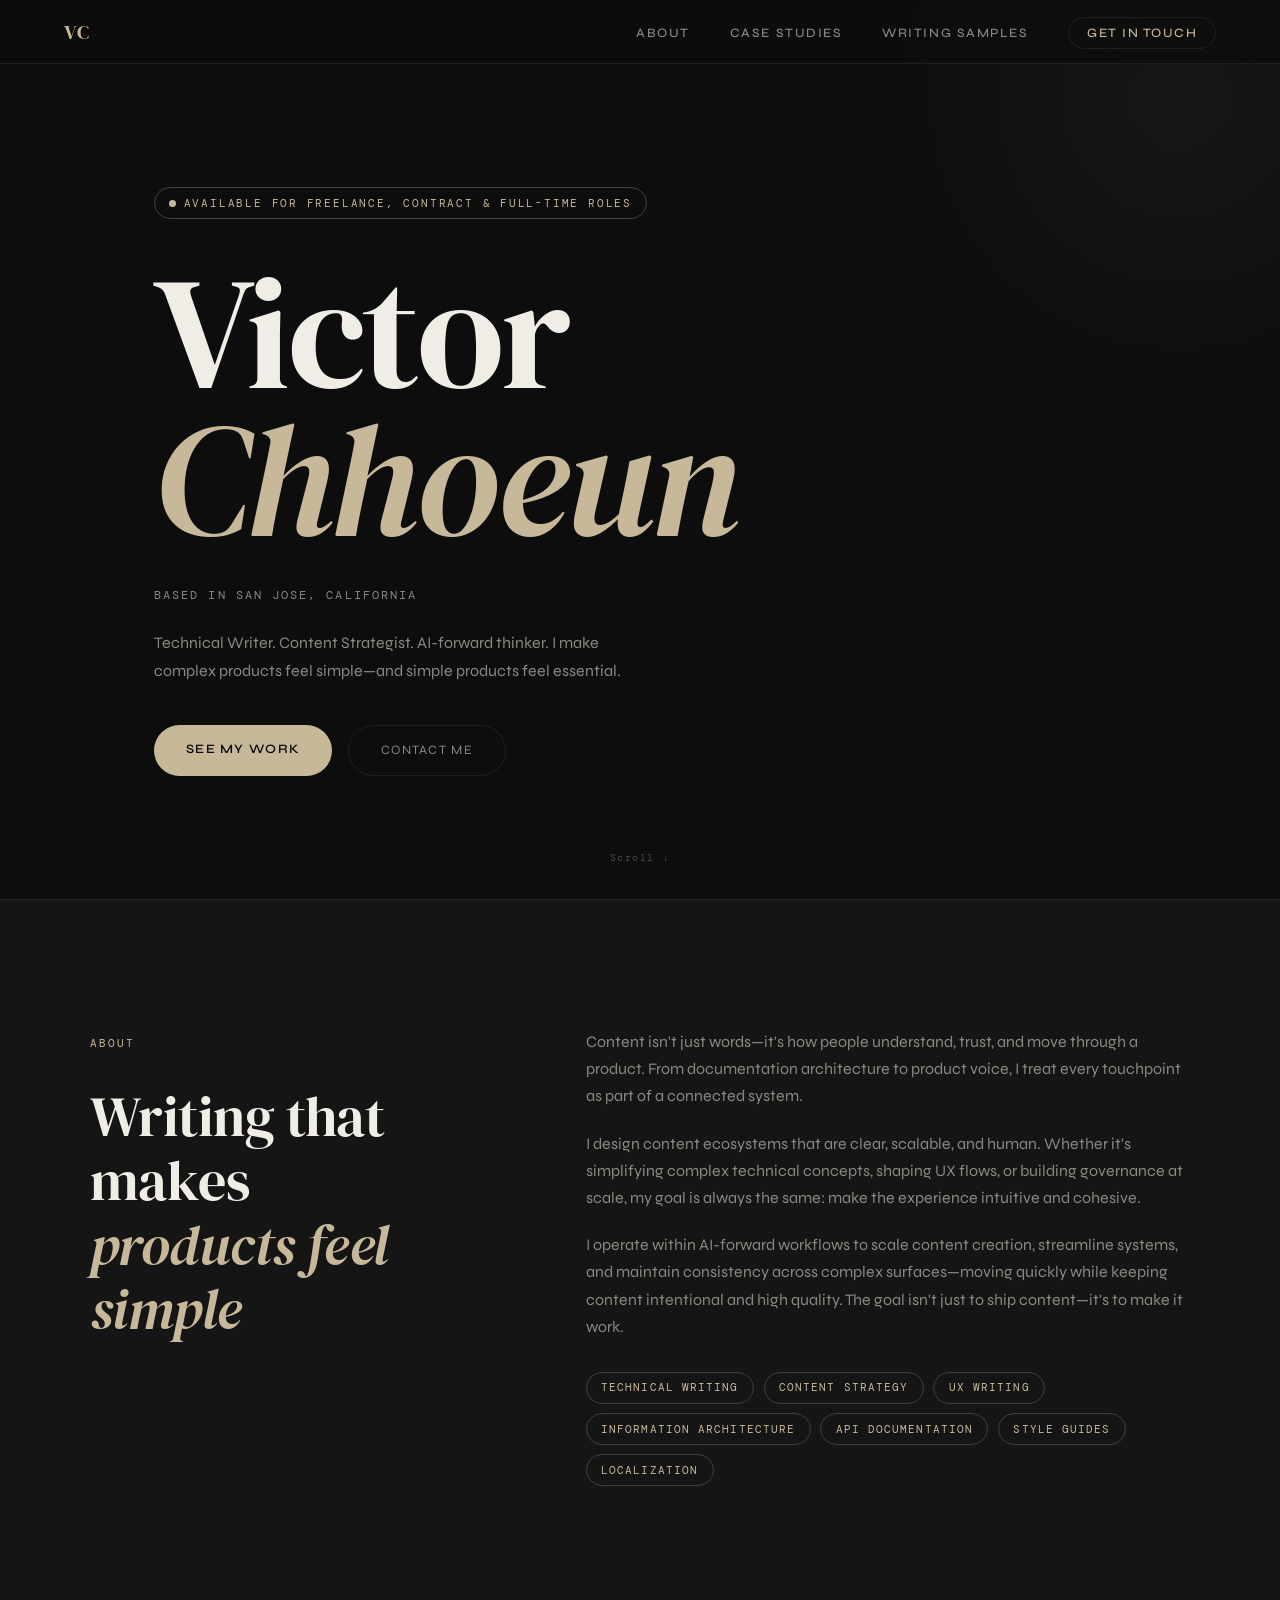
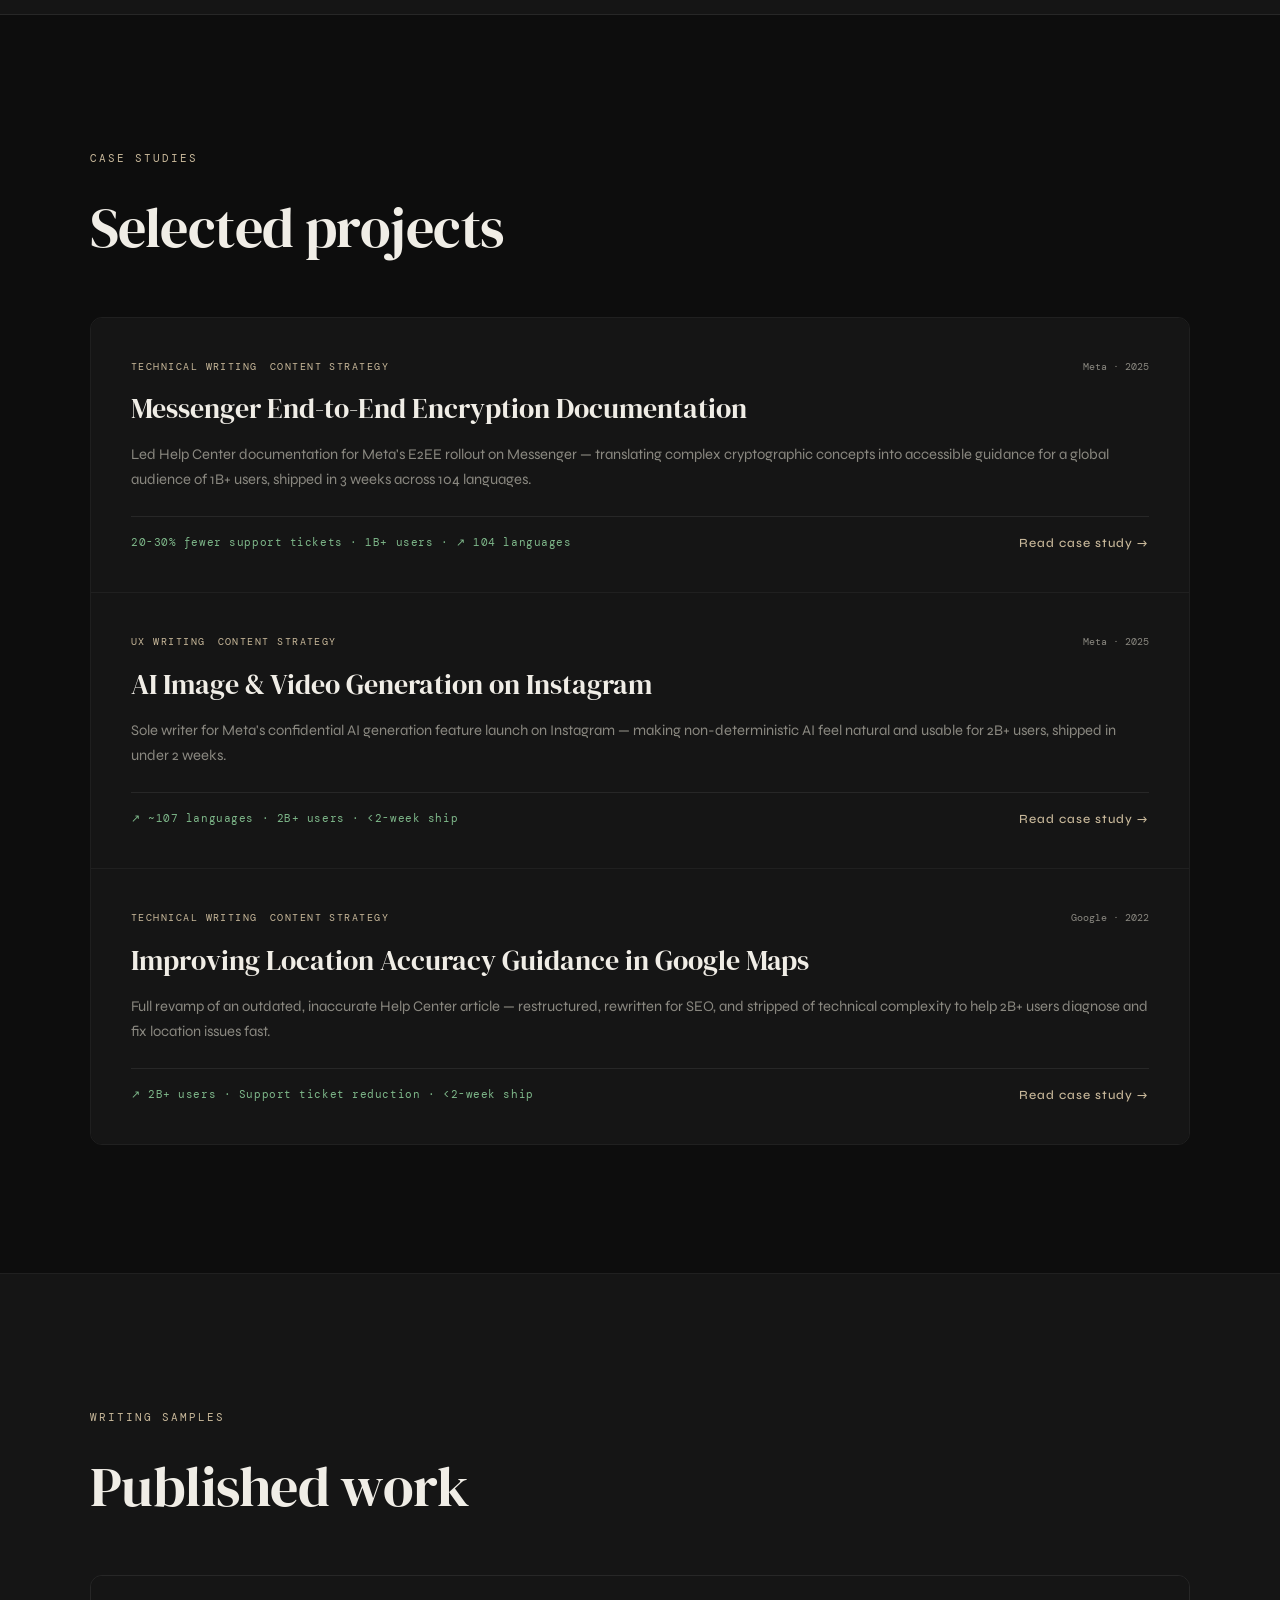
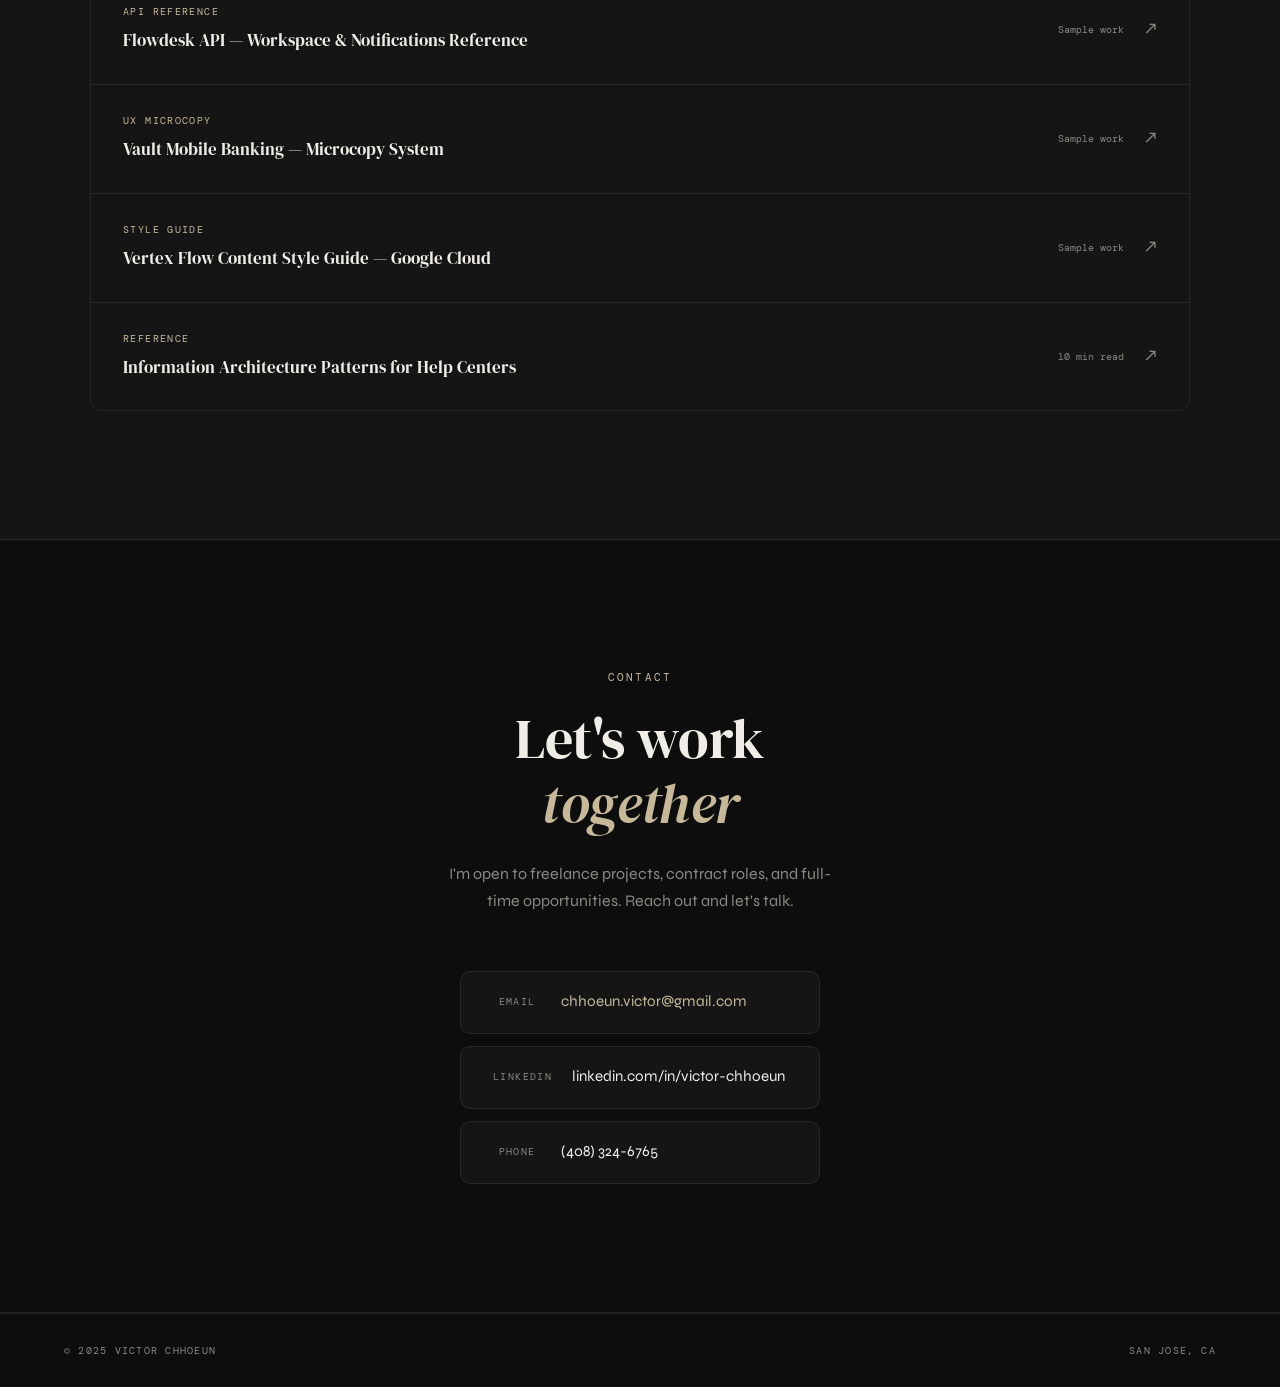
==== index.html @ 54d8e642 "Replace case study with style guide section" ====
<!DOCTYPE html>
<html lang="en">
<head>
  <meta charset="UTF-8" />
  <meta name="viewport" content="width=device-width, initial-scale=1.0" />
  <title>Victor Chhoeun — Technical Writer & Content Strategist</title>
  <link rel="stylesheet" href="style.css" />
  <link rel="preconnect" href="https://fonts.googleapis.com" />
  <link href="https://fonts.googleapis.com/css2?family=DM+Serif+Display:ital@0;1&family=DM+Mono:wght@400;500&family=Syne:wght@400;500;600&display=swap" rel="stylesheet" />
</head>
<body>

  <!-- NAV -->
  <nav id="nav">
    <a href="#" class="nav-logo">VC</a>
    <ul class="nav-links">
      <li><a href="#about">About</a></li>
      <li><a href="#work">Case Studies</a></li>
      <li><a href="#writing">Writing Samples</a></li>
      <li><a href="#contact" class="nav-cta">Get in touch</a></li>
    </ul>
    <button class="burger" aria-label="Toggle menu" onclick="toggleMenu()">
      <span></span><span></span>
    </button>
  </nav>

  <div class="mobile-menu" id="mobileMenu">
    <a href="#about" onclick="toggleMenu()">About</a>
    <a href="#work" onclick="toggleMenu()">Case Studies</a>
    <a href="#writing" onclick="toggleMenu()">Writing Samples</a>
    <a href="#contact" onclick="toggleMenu()">Get in touch</a>
  </div>

  <!-- HERO -->
  <section id="hero">
    <div class="hero-inner">
      <div class="hero-tag">Available for freelance, contract & full-time roles</div>
      <h1 class="hero-title">
        Victor<br />
        <em>Chhoeun</em>
      </h1>
      <p class="hero-sub">Based in San Jose, California</p>
      <p class="hero-desc">
        Technical Writer. Content Strategist. AI-forward thinker. I make complex products feel simple—and simple products feel essential.
      </p>
      <div class="hero-actions">
        <a href="#work" class="btn-primary">See my work</a>
        <a href="#contact" class="btn-ghost">Contact me</a>
      </div>
    </div>
    <div class="hero-scroll-hint">Scroll ↓</div>
  </section>

  <!-- ABOUT -->
  <section id="about">
    <div class="section-inner about-grid">
      <div class="about-left">
        <span class="section-label">About</span>
        <h2>Writing that makes<br /><em>products feel simple</em></h2>
      </div>
      <div class="about-right">
        <p>Content isn't just words—it's how people understand, trust, and move through a product. From documentation architecture to product voice, I treat every touchpoint as part of a connected system.</p>
        <p>I design content ecosystems that are clear, scalable, and human. Whether it's simplifying complex technical concepts, shaping UX flows, or building governance at scale, my goal is always the same: make the experience intuitive and cohesive.</p>
        <p>I operate within AI-forward workflows to scale content creation, streamline systems, and maintain consistency across complex surfaces—moving quickly while keeping content intentional and high quality. The goal isn't just to ship content—it's to make it work.</p>
        <div class="about-skills">
          <div class="skill-pill">Technical Writing</div>
          <div class="skill-pill">Content Strategy</div>
          <div class="skill-pill">UX Writing</div>
          <div class="skill-pill">Information Architecture</div>
          <div class="skill-pill">API Documentation</div>
          <div class="skill-pill">Style Guides</div>
          <div class="skill-pill">Localization</div>
        </div>
      </div>
    </div>
  </section>

  <!-- WORK PORTFOLIO -->
  <section id="work">
    <div class="section-inner">
      <div class="section-header">
        <span class="section-label">Case Studies</span>
        <h2>Selected projects</h2>
      </div>

      <!-- All three cards use the same work-featured-wrapper pattern -->
      <div class="work-stack">

        <!-- MESSENGER -->
        <div class="work-featured-wrapper">
          <article class="work-card work-card--featured" id="messenger-card">
            <div class="work-card-meta">
              <div style="display:flex;gap:0.75rem;align-items:center;">
                <span class="work-tag">Technical Writing</span>
                <span class="work-tag">Content Strategy</span>
              </div>
              <span class="work-year">Meta · 2025</span>
            </div>
            <h3>Messenger End-to-End Encryption Documentation</h3>
            <p>Led Help Center documentation for Meta's E2EE rollout on Messenger — translating complex cryptographic concepts into accessible guidance for a global audience of 1B+ users, shipped in 3 weeks across 104 languages.</p>
            <div class="work-card-footer">
              <span class="work-outcome">20-30% fewer support tickets · 1B+ users · ↗ 104 languages</span>
              <button class="work-link cs-toggle-btn" id="messenger-toggle" onclick="toggleCaseStudy('messenger')">
                Read case study →
              </button>
            </div>
          </article>

          <div class="case-study-expand" id="messenger-expand">
            <div class="case-study-body">
              <button class="case-study-close" onclick="toggleCaseStudy('messenger')" aria-label="Close">✕</button>

              <div class="cs-header">
                <div class="cs-meta-row">
                  <span class="cs-meta-pill">Technical Writing</span>
                  <span class="cs-meta-pill">Content Strategy</span>
                  <span class="cs-meta-pill">Meta · 2024</span>
                  <span class="cs-meta-pill">Solo project</span>
                  <span class="cs-meta-pill">&lt;2 weeks</span>
                  <span class="cs-meta-pill">104 languages</span>

                </div>
                <h3 class="cs-title">Messenger End-to-End<br />Encryption Documentation</h3>
                <p class="cs-overview">When Meta rolled out end-to-end encryption across Facebook Messenger, it marked one of the platform's most significant privacy shifts. I owned the Help Center documentation for this feature — from research and stakeholder alignment to final publishing — making complex cryptographic concepts accessible to a global, non-technical audience at scale.</p>
              </div>

              <hr class="cs-divider" />

              <div class="cs-section">
                <div class="cs-section-label">The Problem</div>
                <p>Encryption is inherently technical. For a platform with over a billion active users, that creates a real content challenge: how do you explain a security architecture accurately enough to satisfy legal and engineering, while keeping it simple enough that everyday users understand what changed and why it matters?</p>
                <p>Without clear documentation, users risked misunderstanding what E2EE protected, whether Meta could still read their messages, and how encryption behaved across devices — all questions that directly affect trust.</p>
              </div>

              <hr class="cs-divider" />

              <div class="cs-section">
                <div class="cs-section-label">My Role</div>
                <p>I was the primary writer on this project, operating as both content strategist and technical writer. That meant I wasn't just writing — I was making structural and editorial decisions about what to prioritize, what to cut, and how to frame concepts that engineers and lawyers couldn't agree on.</p>
                <p>I worked within Meta's existing Help Center architecture to ensure the article felt native and consistent with the broader content ecosystem, while still solving for the specific complexity this feature introduced.</p>
              </div>

              <hr class="cs-divider" />

              <div class="cs-section">
                <div class="cs-section-label">The Challenge — Legal vs. Engineering</div>
                <p>The most significant obstacle wasn't the writing — it was the stakeholders.</p>
                <p>Legal wanted tight, constrained language to avoid overpromising on privacy protections. Engineering and product wanted comprehensive explanations that covered every technical edge case. Both had legitimate reasons. Neither version would have worked for users.</p>
                <p>I acted as the content mediator — facilitating conversations between both teams, translating their concerns into content decisions, and drafting language that was accurate without being alarming, thorough without being overwhelming. That negotiation shaped the final structure of the article as much as any writing decision did.</p>
              </div>

              <hr class="cs-divider" />

              <div class="cs-section">
                <div class="cs-section-label">Approach</div>
                <ul class="cs-list">
                  <li><strong>Research first.</strong> Reviewed internal product specs and engineering documentation to build a working understanding of how Messenger's encryption protocol functioned before writing a word of user-facing content.</li>
                  <li><strong>Structure for scanning.</strong> Help Center users are in problem-solving mode. I organized the article to answer the most common questions first so users could quickly find what they needed.</li>
                  <li><strong>Simplify without dumbing down.</strong> Translated technical accuracy into plain language — explaining device keys, what Meta can and can't access, and cross-device behavior — without losing the substance that made the content trustworthy.</li>
                </ul>
              </div>

              <hr class="cs-divider" />

              <div class="cs-section">
                <div class="cs-section-label">Results</div>
                <div class="cs-results-grid">
                  <div class="cs-result-card">
                    <div class="cs-result-number">1B+</div>
                    <div class="cs-result-label">Active Messenger users reached globally</div>
                  </div>
                  <div class="cs-result-card">
                    <div class="cs-result-number">104</div>
                    <div class="cs-result-label">Languages the article was localized into</div>
                  </div>
                  <div class="cs-result-card">
                    <div class="cs-result-number">~3 wks</div>
                    <div class="cs-result-label">End-to-end ship time from brief to publish</div>
                  </div>
                  <div class="cs-result-card">
                    <div class="cs-result-number">2 teams</div>
                    <div class="cs-result-label">Legal & engineering stakeholders aligned</div>
                  </div>
                </div>
                <a href="https://www.facebook.com/help/messenger-app/786613221989782" target="_blank" class="cs-cta">Read the published article ↗</a>
              </div>

            </div>
          </div>
        </div>

        <!-- INSTAGRAM -->
        <div class="work-featured-wrapper">
          <article class="work-card work-card--featured" id="instagram-card">
            <div class="work-card-meta">
              <div style="display:flex;gap:0.75rem;align-items:center;">
                <span class="work-tag">UX Writing</span>
                <span class="work-tag">Content Strategy</span>
              </div>
              <span class="work-year">Meta · 2025</span>
            </div>
            <h3>AI Image & Video Generation on Instagram</h3>
            <p>Sole writer for Meta's confidential AI generation feature launch on Instagram — making non-deterministic AI feel natural and usable for 2B+ users, shipped in under 2 weeks.</p>
            <div class="work-card-footer">
              <span class="work-outcome">↗ ~107 languages · 2B+ users · &lt;2-week ship</span>
              <button class="work-link cs-toggle-btn" id="instagram-toggle" onclick="toggleCaseStudy('instagram')">
                Read case study →
              </button>
            </div>
          </article>

          <div class="case-study-expand" id="instagram-expand">
            <div class="case-study-body">
              <button class="case-study-close" onclick="toggleCaseStudy('instagram')" aria-label="Close">✕</button>

              <div class="cs-header">
                <div class="cs-meta-row">
                  <span class="cs-meta-pill">UX Writing</span>
                  <span class="cs-meta-pill">Content Strategy</span>
                  <span class="cs-meta-pill">Meta · 2024</span>
                  <span class="cs-meta-pill">Solo project</span>
                  <span class="cs-meta-pill">&lt;2 weeks</span>
                  <span class="cs-meta-pill">~104–110 languages</span>
                </div>
                <h3 class="cs-title">AI Image & Video Generation<br />on Instagram</h3>
                <p class="cs-overview">When Meta launched AI image and video generation inside Instagram chats, it was one of the most significant feature rollouts across the entire Meta AI initiative — quietly shipped across every major Meta platform simultaneously. I was one of a small number of select content strategists cleared to work on it, and I owned the Instagram Help Center documentation end-to-end.</p>
              </div>

              <hr class="cs-divider" />

              <div class="cs-section">
                <div class="cs-section-label">The Problem</div>
                <p>AI generation is invisible and non-deterministic — users can't see how it works, and results aren't guaranteed. That creates a unique content challenge: how do you make something unpredictable feel usable?</p>
                <p>For a feature built around open-ended prompting, the wrong documentation could leave users confused, frustrated, or mistrustful of the feature entirely. Too technical and users disengage. Too vague and they don't know where to start.</p>
              </div>

              <hr class="cs-divider" />

              <div class="cs-section">
                <div class="cs-section-label">My Role</div>
                <p>I was the sole writer on this project, operating under tight confidentiality constraints as part of a restricted launch team. Beyond writing, I made deliberate structural and framing decisions about how to introduce prompting — a new interaction model — to a mainstream, non-technical audience without ever making them feel like they needed to understand AI to use it.</p>
              </div>

              <hr class="cs-divider" />

              <div class="cs-section">
                <div class="cs-section-label">The Challenge — Making the Invisible Feel Natural</div>
                <p>The hardest part wasn't explaining the feature — it was deciding what <em>not</em> to explain.</p>
                <p>Engineering wanted to document the backend logic. Legal and AI safety required coverage of terms of service, privacy implications, and content restrictions. Both were legitimate needs, and both had the potential to make the article feel clinical or intimidating.</p>
                <p>My solution: I contained the compliance content in a clearly delineated notes section, keeping it present without letting it dominate the user experience. Then I stripped the article of all technical framing and rebuilt it around user intent.</p>
              </div>

              <hr class="cs-divider" />

              <div class="cs-section">
                <div class="cs-section-label">Approach</div>
                <ul class="cs-list">
                  <li><strong>Frame around intent, not mechanics.</strong> Rather than explaining how AI generation works, I anchored every instruction in what the user is trying to accomplish — get an image, send it, try something different.</li>
                  <li><strong>Use familiar language.</strong> Words like "ask" and "describe" lowered the cognitive barrier to prompting without requiring any explanation of what a prompt actually is.</li>
                  <li><strong>Hide the complexity.</strong> Compliance and legal requirements were real — but users didn't need to lead with them. Task-based content came first; fine print lived in a clearly labeled section.</li>
                  <li><strong>Design for iteration.</strong> AI outputs vary. Instead of warning users about this, I built the guidance to naturally encourage trying again — making variability feel like a feature, not a flaw.</li>
                </ul>
              </div>

              <hr class="cs-divider" />

              <div class="cs-section">
                <div class="cs-section-label">Results</div>
                <div class="cs-results-grid">
                  <div class="cs-result-card">
                    <div class="cs-result-number">2B+</div>
                    <div class="cs-result-label">Active Instagram users reached globally</div>
                  </div>
                  <div class="cs-result-card">
                    <div class="cs-result-number">~107</div>
                    <div class="cs-result-label">Languages the article was localized into</div>
                  </div>
                  <div class="cs-result-card">
                    <div class="cs-result-number">&lt;2 wks</div>
                    <div class="cs-result-label">Urgent end-to-end ship time</div>
                  </div>
                  <div class="cs-result-card">
                    <div class="cs-result-number">Select</div>
                    <div class="cs-result-label">One of few writers cleared for confidential Meta AI launch</div>
                  </div>
                </div>
                <a href="https://help.instagram.com/7744760808909238" target="_blank" class="cs-cta">Read the published article ↗</a>
              </div>

            </div>
          </div>
        </div>

        <!-- GOOGLE MAPS -->
        <div class="work-featured-wrapper work-featured-wrapper--last">
          <article class="work-card work-card--featured" id="googlemaps-card">
            <div class="work-card-meta">
              <div style="display:flex;gap:0.75rem;align-items:center;">
                <span class="work-tag">Technical Writing</span>
                <span class="work-tag">Content Strategy</span>
              </div>
              <span class="work-year">Google · 2022</span>
            </div>
            <h3>Improving Location Accuracy Guidance in Google Maps</h3>
            <p>Full revamp of an outdated, inaccurate Help Center article — restructured, rewritten for SEO, and stripped of technical complexity to help 2B+ users diagnose and fix location issues fast.</p>
            <div class="work-card-footer">
              <span class="work-outcome">↗ 2B+ users · Support ticket reduction · &lt;2-week ship</span>
              <button class="work-link cs-toggle-btn" id="googlemaps-toggle" onclick="toggleCaseStudy('googlemaps')">
                Read case study →
              </button>
            </div>
          </article>

          <div class="case-study-expand" id="googlemaps-expand">
            <div class="case-study-body">
              <button class="case-study-close" onclick="toggleCaseStudy('googlemaps')" aria-label="Close">✕</button>

              <div class="cs-header">
                <div class="cs-meta-row">
                  <span class="cs-meta-pill">Technical Writing</span>
                  <span class="cs-meta-pill">Content Strategy</span>
                  <span class="cs-meta-pill">Google · 2022</span>
                  <span class="cs-meta-pill">Solo project</span>
                  <span class="cs-meta-pill">&lt;2 weeks</span>
                  <span class="cs-meta-pill">Full revamp</span>
                </div>
                <h3 class="cs-title">Improving Location Accuracy<br />Guidance in Google Maps</h3>
                <p class="cs-overview">Google Maps' location accuracy article was outdated, technically inaccurate, and failing users at the moment they needed help most — when their navigation had already broken down. I owned a full revamp: restructuring the content, rewriting for clarity and SEO, and translating complex multi-signal location technology into guidance users could actually act on.</p>
              </div>

              <hr class="cs-divider" />

              <div class="cs-section">
                <div class="cs-section-label">The Problem</div>
                <p>When location accuracy fails in Google Maps, users are already frustrated. They need to understand what's wrong and fix it fast — not wade through a technical explanation of how GPS, Wi-Fi, and sensor triangulation work together.</p>
                <p>The existing article wasn't meeting that need. It was out of date, inaccurate in places, and organized in a way that buried the most useful information. For a platform with over 2 billion monthly active users, that's a significant support gap.</p>
              </div>

              <hr class="cs-divider" />

              <div class="cs-section">
                <div class="cs-section-label">My Role</div>
                <p>I was the sole writer on this project, responsible for the full content lifecycle — audit, restructure, rewrite, and publish — while following Google's style guidelines and Help Center information architecture. I also ensured privacy considerations around location sharing were clearly addressed without making them feel like a compliance insert.</p>
              </div>

              <hr class="cs-divider" />

              <div class="cs-section">
                <div class="cs-section-label">The Challenge — Technical Accuracy vs. Usability</div>
                <p>The hardest part was deciding how much of the underlying technology to explain — and landing on: almost none of it.</p>
                <p>Location in Google Maps is determined by a combination of GPS signals, Wi-Fi networks, and device sensors. That's genuinely complex. But none of that complexity helps a user fix their problem. So I cut most of the technical explanation and focused instead on what users can observe and act on.</p>
                <p>The blue dot was the trickiest element. It represents uncertainty — the circle around it reflects how confident the system is in the device's position. Instead of explaining the underlying math, I leaned on the visual model itself: dot plus circle, framed in plain language. You're somewhere in this area. The smaller the circle, the more accurate your location. The goal wasn't to explain the system — it was to help users interpret it quickly and trust what they were seeing.</p>
              </div>

              <hr class="cs-divider" />

              <div class="cs-section">
                <div class="cs-section-label">Approach</div>
                <ul class="cs-list">
                  <li><strong>Full audit before a single word.</strong> Reviewed the existing article end-to-end — identifying what was outdated, inaccurate, and in the wrong order for how users actually navigate the page.</li>
                  <li><strong>Restructure for troubleshooting flow.</strong> Users arrive with a specific problem. I reorganized the content so the most actionable steps came first, with supporting context available for users who wanted it.</li>
                  <li><strong>SEO-informed rewrite.</strong> Rewrote with Google's style guidelines and SEO best practices in mind — improving scannability, heading structure, and keyword alignment without sacrificing clarity.</li>
                  <li><strong>Visual-first framing for the blue dot.</strong> Built the explanation around what users can already see — the dot and its circle — and gave that visual a plain-language meaning they could act on immediately.</li>
                  <li><strong>Privacy, not as an afterthought.</strong> Location sharing has real privacy implications. Made sure that information was present and clear without letting it dominate an article primarily about troubleshooting.</li>
                </ul>
              </div>

              <hr class="cs-divider" />

              <div class="cs-section">
                <div class="cs-section-label">Results</div>
                <div class="cs-results-grid">
                  <div class="cs-result-card">
                    <div class="cs-result-number">2B+</div>
                    <div class="cs-result-label">Monthly active Google Maps users reached</div>
                  </div>
                  <div class="cs-result-card">
                    <div class="cs-result-number">&lt;2 wks</div>
                    <div class="cs-result-label">Full revamp shipped end-to-end</div>
                  </div>
                  <div class="cs-result-card">
                    <div class="cs-result-number">↓</div>
                    <div class="cs-result-label">Measurable reduction in location-related support tickets</div>
                  </div>
                  <div class="cs-result-card">
                    <div class="cs-result-number">4-in-1</div>
                    <div class="cs-result-label">Accuracy, usability, SEO & privacy balanced in one article</div>
                  </div>
                </div>
                <a href="https://support.google.com/maps/answer/2839911" target="_blank" class="cs-cta">Read the published article ↗</a>
              </div>

            </div>
          </div>
        </div>

      </div><!-- /work-stack -->
    </div>
  </section>

  <!-- WRITING SAMPLES -->
  <section id="writing">
    <div class="section-inner">
      <div class="section-header">
        <span class="section-label">Writing Samples</span>
        <h2>Published work</h2>
      </div>
      <div class="writing-list">

       <a href="api-reference.html" class="writing-item">
  <div class="writing-item-left">
    <span class="writing-type">API Reference</span>
    <h4>Flowdesk API — Workspace & Notifications Reference</h4>
  </div>
  <div class="writing-item-right">
    <span class="writing-read">Sample work</span>
    <span class="writing-arrow">↗</span>
  </div>
</a>

       <a href="ux-microcopy.html" class="writing-item">
  <div class="writing-item-left">
    <span class="writing-type">UX Microcopy</span>
    <h4>Vault Mobile Banking — Microcopy System</h4>
  </div>
  <div class="writing-item-right">
    <span class="writing-read">Sample work</span>
    <span class="writing-arrow">↗</span>
  </div>
</a>

        <a href="style-guide.html" class="writing-item">
  <div class="writing-item-left">
    <span class="writing-type">Style Guide</span>
    <h4>Vertex Flow Content Style Guide — Google Cloud</h4>
  </div>
  <div class="writing-item-right">
    <span class="writing-read">Sample work</span>
    <span class="writing-arrow">↗</span>
  </div>
</a>

        <a href="#" class="writing-item">
          <div class="writing-item-left">
            <span class="writing-type">Reference</span>
            <h4>Information Architecture Patterns for Help Centers</h4>
          </div>
          <div class="writing-item-right">
            <span class="writing-read">10 min read</span>
            <span class="writing-arrow">↗</span>
          </div>
        </a>


      </div>
    </div>
  </section>

  <!-- CONTACT -->
  <section id="contact">
    <div class="section-inner contact-inner">
      <span class="section-label">Contact</span>
      <h2>Let's work<br /><em>together</em></h2>
      <p class="contact-desc">
        I'm open to freelance projects, contract roles, and full-time opportunities.
        Reach out and let's talk.
      </p>
      <div class="contact-links">
        <a href="mailto:chhoeun.victor@gmail.com" class="contact-link contact-link--email">
          <span class="contact-link-label">Email</span>
          chhoeun.victor@gmail.com
        </a>
        <a href="https://www.linkedin.com/in/victor-chhoeun-97600714b/" target="_blank" class="contact-link">
          <span class="contact-link-label">LinkedIn</span>
          linkedin.com/in/victor-chhoeun
        </a>
        <a href="tel:4083246765" class="contact-link">
          <span class="contact-link-label">Phone</span>
          (408) 324-6765
        </a>
      </div>
    </div>
  </section>

  <!-- FOOTER -->
  <footer>
    <span>© 2025 Victor Chhoeun</span>
    <span>San Jose, CA</span>
  </footer>

  <script src="script.js"></script>
  <script>
    function toggleCaseStudy(id) {
      const expand = document.getElementById(id + '-expand');
      const toggle = document.getElementById(id + '-toggle');
      const card = document.getElementById(id + '-card');
      const isOpen = expand.classList.contains('is-open');

      // Close all expands and reset all buttons
      document.querySelectorAll('.case-study-expand').forEach(el => el.classList.remove('is-open'));
      document.querySelectorAll('.cs-toggle-btn').forEach(btn => btn.textContent = 'Read case study →');

      if (!isOpen) {
        expand.classList.add('is-open');
        toggle.textContent = 'Close ↑';
        setTimeout(() => {
          card.scrollIntoView({ behavior: 'smooth', block: 'start' });
        }, 80);
      }
    }
  </script>
</body>
</html>
---- style.css ----
/* ─── RESET & BASE ──────────────────────────────────── */
*, *::before, *::after { box-sizing: border-box; margin: 0; padding: 0; }

:root {
  --bg:        #0d0d0d;
  --bg2:       #151515;
  --bg3:       #1d1d1d;
  --line:      rgba(255,255,255,0.08);
  --text:      #f0ede6;
  --muted:     #8a8880;
  --accent:    #c8b89a;
  --accent2:   #e8dfd0;
  --white:     #ffffff;

  --font-serif: 'DM Serif Display', Georgia, serif;
  --font-sans:  'Syne', system-ui, sans-serif;
  --font-mono:  'DM Mono', monospace;

  --nav-h: 64px;
  --max-w: 1100px;
  --pad:   clamp(1.5rem, 5vw, 4rem);
}

html { scroll-behavior: smooth; }

body {
  background: var(--bg);
  color: var(--text);
  font-family: var(--font-sans);
  font-size: 16px;
  line-height: 1.7;
  -webkit-font-smoothing: antialiased;
  overflow-x: hidden;
}

a { color: inherit; text-decoration: none; }
em { font-style: italic; }

/* ─── SCROLLBAR ─────────────────────────────────────── */
::-webkit-scrollbar { width: 4px; }
::-webkit-scrollbar-track { background: var(--bg); }
::-webkit-scrollbar-thumb { background: var(--bg3); border-radius: 2px; }


/* ─── NAV ───────────────────────────────────────────── */
#nav {
  position: fixed;
  top: 0; left: 0; right: 0;
  z-index: 100;
  height: var(--nav-h);
  display: flex;
  align-items: center;
  justify-content: space-between;
  padding: 0 var(--pad);
  border-bottom: 1px solid var(--line);
  background: rgba(13,13,13,0.85);
  backdrop-filter: blur(16px);
  -webkit-backdrop-filter: blur(16px);
  transition: background 0.3s;
}

.nav-logo {
  font-family: var(--font-serif);
  font-size: 1.25rem;
  letter-spacing: 0.05em;
  color: var(--accent);
}

.nav-links {
  display: flex;
  gap: 2.5rem;
  list-style: none;
  align-items: center;
}

.nav-links a {
  font-size: 0.8rem;
  font-weight: 500;
  letter-spacing: 0.12em;
  text-transform: uppercase;
  color: var(--muted);
  transition: color 0.2s;
}

.nav-links a:hover { color: var(--text); }

.nav-cta {
  border: 1px solid var(--line);
  padding: 0.45rem 1.1rem;
  border-radius: 100px;
  color: var(--accent) !important;
  transition: background 0.2s, border-color 0.2s !important;
}

.nav-cta:hover {
  background: rgba(200,184,154,0.08);
  border-color: rgba(200,184,154,0.35) !important;
}

.burger {
  display: none;
  flex-direction: column;
  gap: 5px;
  background: none;
  border: none;
  cursor: pointer;
  padding: 4px;
}

.burger span {
  display: block;
  width: 24px;
  height: 1.5px;
  background: var(--text);
  transition: transform 0.3s, opacity 0.3s;
}

.mobile-menu {
  display: none;
  position: fixed;
  top: var(--nav-h);
  left: 0; right: 0;
  background: var(--bg2);
  border-bottom: 1px solid var(--line);
  flex-direction: column;
  padding: 1.5rem var(--pad);
  gap: 1.25rem;
  z-index: 99;
}

.mobile-menu a {
  font-size: 1rem;
  font-weight: 500;
  color: var(--muted);
  transition: color 0.2s;
}

.mobile-menu a:hover { color: var(--text); }
.mobile-menu.open { display: flex; }


/* ─── SECTION BASE ──────────────────────────────────── */
section {
  padding: clamp(5rem, 10vw, 9rem) var(--pad);
  border-bottom: 1px solid var(--line);
}

.section-inner {
  max-width: var(--max-w);
  margin: 0 auto;
}

.section-label {
  display: inline-block;
  font-family: var(--font-mono);
  font-size: 0.7rem;
  letter-spacing: 0.18em;
  text-transform: uppercase;
  color: var(--accent);
  margin-bottom: 1.25rem;
}

.section-header {
  margin-bottom: 3.5rem;
}

.section-header h2 {
  margin-top: 0.5rem;
}

h2 {
  font-family: var(--font-serif);
  font-size: clamp(2rem, 5vw, 3.5rem);
  font-weight: 400;
  line-height: 1.15;
  letter-spacing: -0.01em;
  color: var(--text);
}

h2 em { color: var(--accent); }


/* ─── HERO ──────────────────────────────────────────── */
#hero {
  min-height: 100dvh;
  display: flex;
  flex-direction: column;
  justify-content: center;
  padding-top: calc(var(--nav-h) + clamp(3rem, 6vw, 5rem));
  padding-bottom: clamp(3rem, 6vw, 5rem);
  position: relative;
  background: var(--bg);
  overflow: hidden;
  border-bottom: 1px solid var(--line);
}

#hero::before {
  content: '';
  position: absolute;
  top: -200px; right: -200px;
  width: 600px; height: 600px;
  border-radius: 50%;
  background: radial-gradient(circle, rgba(200,184,154,0.06) 0%, transparent 70%);
  pointer-events: none;
}

.hero-inner {
  max-width: var(--max-w);
  margin: 0 auto;
  width: 100%;
  padding: 0 var(--pad);
}

.hero-tag {
  display: inline-flex;
  align-items: center;
  gap: 0.5rem;
  font-family: var(--font-mono);
  font-size: 0.7rem;
  letter-spacing: 0.16em;
  text-transform: uppercase;
  color: var(--accent);
  border: 1px solid rgba(200,184,154,0.3);
  padding: 0.35rem 0.85rem;
  border-radius: 100px;
  margin-bottom: 2.5rem;
  opacity: 0;
  animation: fadeUp 0.7s ease forwards 0.1s;
}

.hero-tag::before {
  content: '';
  width: 7px; height: 7px;
  background: var(--accent);
  border-radius: 50%;
  animation: pulse 2s infinite;
}

@keyframes pulse {
  0%, 100% { opacity: 1; }
  50% { opacity: 0.4; }
}

.hero-title {
  font-family: var(--font-serif);
  font-size: clamp(4rem, 13vw, 10rem);
  font-weight: 400;
  line-height: 0.92;
  letter-spacing: -0.02em;
  color: var(--text);
  margin-bottom: 2rem;
  opacity: 0;
  animation: fadeUp 0.8s ease forwards 0.25s;
}

.hero-title em {
  color: var(--accent);
  display: block;
}

.hero-sub {
  font-family: var(--font-mono);
  font-size: 0.72rem;
  letter-spacing: 0.18em;
  text-transform: uppercase;
  color: var(--muted);
  margin-bottom: 1.5rem;
  opacity: 0;
  animation: fadeUp 0.7s ease forwards 0.4s;
}

.hero-desc {
  max-width: 480px;
  color: var(--muted);
  font-size: 1rem;
  line-height: 1.75;
  margin-bottom: 2.5rem;
  opacity: 0;
  animation: fadeUp 0.7s ease forwards 0.55s;
}

.hero-actions {
  display: flex;
  gap: 1rem;
  flex-wrap: wrap;
  opacity: 0;
  animation: fadeUp 0.7s ease forwards 0.7s;
}

.btn-primary {
  background: var(--accent);
  color: var(--bg);
  font-weight: 600;
  font-size: 0.8rem;
  letter-spacing: 0.1em;
  text-transform: uppercase;
  padding: 0.85rem 2rem;
  border-radius: 100px;
  transition: background 0.2s, transform 0.15s;
}

.btn-primary:hover {
  background: var(--accent2);
  transform: translateY(-1px);
}

.btn-ghost {
  border: 1px solid var(--line);
  color: var(--muted);
  font-size: 0.8rem;
  letter-spacing: 0.1em;
  text-transform: uppercase;
  padding: 0.85rem 2rem;
  border-radius: 100px;
  transition: color 0.2s, border-color 0.2s;
}

.btn-ghost:hover {
  color: var(--text);
  border-color: rgba(255,255,255,0.2);
}

.hero-scroll-hint {
  position: absolute;
  bottom: 2rem;
  left: 50%;
  transform: translateX(-50%);
  font-family: var(--font-mono);
  font-size: 0.65rem;
  letter-spacing: 0.15em;
  color: var(--muted);
  opacity: 0;
  animation: fadeIn 1s ease forwards 1.2s;
}


/* ─── ABOUT ─────────────────────────────────────────── */
#about { background: var(--bg2); }

.about-grid {
  display: grid;
  grid-template-columns: 1fr 1.4fr;
  gap: 4rem;
  align-items: start;
}

.about-left h2 { margin-top: 0.75rem; }

.about-right p {
  color: var(--muted);
  margin-bottom: 1.25rem;
  font-size: 1rem;
}

.about-skills {
  display: flex;
  flex-wrap: wrap;
  gap: 0.6rem;
  margin-top: 2rem;
}

.skill-pill {
  font-family: var(--font-mono);
  font-size: 0.68rem;
  letter-spacing: 0.1em;
  text-transform: uppercase;
  color: var(--accent);
  border: 1px solid rgba(200,184,154,0.25);
  padding: 0.35rem 0.9rem;
  border-radius: 100px;
}


/* ─── WORK ──────────────────────────────────────────── */
#work { background: var(--bg); }

/* Stack of full-width equal cards */
.work-stack {
  display: flex;
  flex-direction: column;
  border: 1.5px solid var(--line);
  border-radius: 12px;
  overflow: hidden;
}

.work-featured-wrapper {
  border-bottom: 1.5px solid var(--line);
}

.work-featured-wrapper--last {
  border-bottom: none;
}

.work-card {
  background: var(--bg2);
  padding: 2.5rem;
  display: flex;
  flex-direction: column;
  gap: 1rem;
  transition: background 0.25s;
}

.work-card:hover { background: var(--bg3); }

.work-card--featured {
  border-radius: 0;
  border: none;
  width: 100%;
}

.work-card-meta {
  display: flex;
  justify-content: space-between;
  align-items: center;
}

.work-tag {
  font-family: var(--font-mono);
  font-size: 0.65rem;
  letter-spacing: 0.14em;
  text-transform: uppercase;
  color: var(--accent);
}

.work-year {
  font-family: var(--font-mono);
  font-size: 0.65rem;
  color: var(--muted);
}

.work-card h3 {
  font-family: var(--font-serif);
  font-size: clamp(1.3rem, 2.5vw, 1.75rem);
  font-weight: 400;
  color: var(--text);
  line-height: 1.25;
}

.work-card p {
  color: var(--muted);
  font-size: 0.92rem;
  line-height: 1.7;
  flex: 1;
}

.work-card-footer {
  display: flex;
  justify-content: space-between;
  align-items: center;
  margin-top: 0.5rem;
  padding-top: 1rem;
  border-top: 1px solid var(--line);
}

.work-outcome {
  font-family: var(--font-mono);
  font-size: 0.7rem;
  color: #7eb88a;
  letter-spacing: 0.05em;
}

.work-link {
  font-size: 0.78rem;
  letter-spacing: 0.08em;
  color: var(--accent);
  font-weight: 500;
  transition: letter-spacing 0.2s;
}

.work-link:hover { letter-spacing: 0.14em; }


/* ─── WRITING ───────────────────────────────────────── */
#writing { background: var(--bg2); }

.writing-list {
  display: flex;
  flex-direction: column;
  border: 1px solid var(--line);
  border-radius: 12px;
  overflow: hidden;
}

.writing-item {
  display: flex;
  justify-content: space-between;
  align-items: center;
  gap: 2rem;
  padding: 1.75rem 2rem;
  border-bottom: 1px solid var(--line);
  background: var(--bg2);
  transition: background 0.2s;
}

.writing-item:last-child { border-bottom: none; }
.writing-item:hover { background: var(--bg3); }

.writing-item-left {
  display: flex;
  flex-direction: column;
  gap: 0.4rem;
}

.writing-type {
  font-family: var(--font-mono);
  font-size: 0.62rem;
  letter-spacing: 0.14em;
  text-transform: uppercase;
  color: var(--accent);
}

.writing-item h4 {
  font-family: var(--font-serif);
  font-size: 1.05rem;
  font-weight: 400;
  color: var(--text);
}

.writing-item-right {
  display: flex;
  align-items: center;
  gap: 1.25rem;
  flex-shrink: 0;
}

.writing-read {
  font-family: var(--font-mono);
  font-size: 0.65rem;
  color: var(--muted);
}

.writing-arrow {
  font-size: 1.1rem;
  color: var(--muted);
  transition: color 0.2s, transform 0.2s;
}

.writing-item:hover .writing-arrow {
  color: var(--accent);
  transform: translate(2px, -2px);
}


/* ─── CONTACT ───────────────────────────────────────── */
#contact {
  background: var(--bg);
  min-height: 70vh;
  display: flex;
  align-items: center;
}

.contact-inner { text-align: center; }

.contact-inner .section-label {
  display: block;
  margin-bottom: 1.25rem;
}

.contact-inner h2 { margin-bottom: 1.5rem; }

.contact-desc {
  max-width: 400px;
  margin: 0 auto 3.5rem;
  color: var(--muted);
  font-size: 1rem;
}

.contact-links {
  display: flex;
  flex-direction: column;
  gap: 0.75rem;
  align-items: center;
}

.contact-link {
  display: flex;
  align-items: center;
  gap: 1.25rem;
  padding: 1.1rem 2rem;
  border: 1px solid var(--line);
  border-radius: 10px;
  min-width: 360px;
  background: var(--bg2);
  font-size: 0.95rem;
  color: var(--text);
  transition: background 0.2s, border-color 0.2s;
}

.contact-link:hover {
  background: var(--bg3);
  border-color: rgba(255,255,255,0.14);
}

.contact-link--email { color: var(--accent); }

.contact-link-label {
  font-family: var(--font-mono);
  font-size: 0.62rem;
  letter-spacing: 0.14em;
  text-transform: uppercase;
  color: var(--muted);
  min-width: 48px;
}


/* ─── FOOTER ────────────────────────────────────────── */
footer {
  display: flex;
  justify-content: space-between;
  align-items: center;
  padding: 1.75rem var(--pad);
  border-top: 1px solid var(--line);
  font-family: var(--font-mono);
  font-size: 0.65rem;
  letter-spacing: 0.12em;
  text-transform: uppercase;
  color: var(--muted);
}


/* ─── ANIMATIONS ────────────────────────────────────── */
@keyframes fadeUp {
  from { opacity: 0; transform: translateY(24px); }
  to   { opacity: 1; transform: translateY(0); }
}

@keyframes fadeIn {
  from { opacity: 0; }
  to   { opacity: 0.5; }
}

.reveal {
  opacity: 0;
  transform: translateY(28px);
  transition: opacity 0.7s ease, transform 0.7s ease;
}

.reveal.visible {
  opacity: 1;
  transform: translateY(0);
}


/* ─── CASE STUDY EXPAND ─────────────────────────────── */
.case-study-expand {
  max-height: 0;
  overflow: hidden;
  transition: max-height 0.65s cubic-bezier(0.16, 1, 0.3, 1),
              opacity 0.4s ease;
  opacity: 0;
}

.case-study-expand.is-open {
  max-height: 3000px;
  opacity: 1;
}

.case-study-body {
  background: var(--bg2);
  border-top: 1.5px solid var(--line);
  padding: 3rem;
  position: relative;
}

.case-study-close {
  position: absolute;
  top: 1.5rem;
  right: 1.5rem;
  background: none;
  border: 1px solid var(--line);
  border-radius: 50%;
  width: 36px;
  height: 36px;
  cursor: pointer;
  font-size: 0.9rem;
  display: flex;
  align-items: center;
  justify-content: center;
  color: var(--muted);
  transition: all 0.2s ease;
}

.case-study-close:hover {
  background: var(--accent);
  color: var(--bg);
  border-color: var(--accent);
}

.cs-header { margin-bottom: 2.5rem; }

.cs-meta-row {
  display: flex;
  flex-wrap: wrap;
  gap: 0.5rem;
  margin-bottom: 1.25rem;
}

.cs-meta-pill {
  font-family: var(--font-mono);
  font-size: 0.65rem;
  letter-spacing: 0.1em;
  text-transform: uppercase;
  padding: 0.28rem 0.7rem;
  border-radius: 100px;
  border: 1px solid var(--line);
  color: var(--muted);
}

.cs-title {
  font-family: var(--font-serif);
  font-size: clamp(1.5rem, 3vw, 2.25rem);
  font-weight: 400;
  line-height: 1.15;
  color: var(--text);
  margin-bottom: 0.85rem;
}

.cs-overview {
  font-size: 0.97rem;
  color: var(--muted);
  line-height: 1.75;
  max-width: 680px;
}

.cs-divider {
  border: none;
  border-top: 1px solid var(--line);
  margin: 2rem 0;
}

.cs-section { margin-bottom: 0.5rem; }

.cs-section-label {
  font-family: var(--font-mono);
  font-size: 0.65rem;
  letter-spacing: 0.16em;
  text-transform: uppercase;
  color: var(--accent);
  margin-bottom: 0.9rem;
}

.cs-section p {
  font-size: 0.94rem;
  line-height: 1.8;
  color: var(--muted);
  margin-bottom: 0.75rem;
}

.cs-list {
  list-style: none;
  padding: 0;
  margin: 0;
  display: flex;
  flex-direction: column;
  gap: 0.75rem;
}

.cs-list li {
  font-size: 0.94rem;
  line-height: 1.75;
  color: var(--muted);
  padding-left: 1.25rem;
  position: relative;
}

.cs-list li::before {
  content: '—';
  position: absolute;
  left: 0;
  color: var(--accent);
  font-size: 0.75rem;
  top: 0.1em;
}

.cs-list li strong {
  color: var(--text);
  font-weight: 600;
}

.cs-results-grid {
  display: grid;
  grid-template-columns: repeat(4, 1fr);
  gap: 1rem;
  margin-top: 1rem;
}

.cs-result-card {
  background: var(--bg3);
  border: 1px solid var(--line);
  border-radius: 10px;
  padding: 1.25rem;
}

.cs-result-number {
  font-family: var(--font-serif);
  font-size: 1.85rem;
  color: var(--accent);
  line-height: 1;
  margin-bottom: 0.4rem;
}

.cs-result-label {
  font-size: 0.75rem;
  color: var(--muted);
  line-height: 1.45;
}

.cs-cta {
  display: inline-flex;
  align-items: center;
  gap: 0.4rem;
  font-family: var(--font-sans);
  font-size: 0.8rem;
  font-weight: 600;
  letter-spacing: 0.08em;
  color: var(--accent);
  text-decoration: none;
  border-bottom: 1px solid rgba(200,184,154,0.35);
  padding-bottom: 2px;
  margin-top: 1.75rem;
  transition: opacity 0.2s, border-color 0.2s;
}

.cs-cta:hover {
  opacity: 0.7;
  border-color: var(--accent);
}

.cs-toggle-btn {
  cursor: pointer;
  background: none;
  border: none;
  padding: 0;
  font-family: var(--font-sans);
  font-size: 0.78rem;
  letter-spacing: 0.08em;
  color: var(--accent);
  font-weight: 500;
  transition: letter-spacing 0.2s;
}

.cs-toggle-btn:hover { letter-spacing: 0.14em; }


/* ─── RESPONSIVE ────────────────────────────────────── */
@media (max-width: 900px) {
  .about-grid { grid-template-columns: 1fr; gap: 2.5rem; }
  .nav-links { display: none; }
  .burger { display: flex; }
  .cs-results-grid { grid-template-columns: 1fr 1fr; }
}

@media (max-width: 600px) {
  .hero-title { line-height: 0.88; }

  .writing-item {
    flex-direction: column;
    align-items: flex-start;
    gap: 0.75rem;
  }

  .contact-link { min-width: auto; width: 100%; }

  footer { flex-direction: column; gap: 0.5rem; text-align: center; }

  .case-study-body { padding: 1.75rem 1.25rem; }
  .cs-results-grid { grid-template-columns: 1fr 1fr; }
}
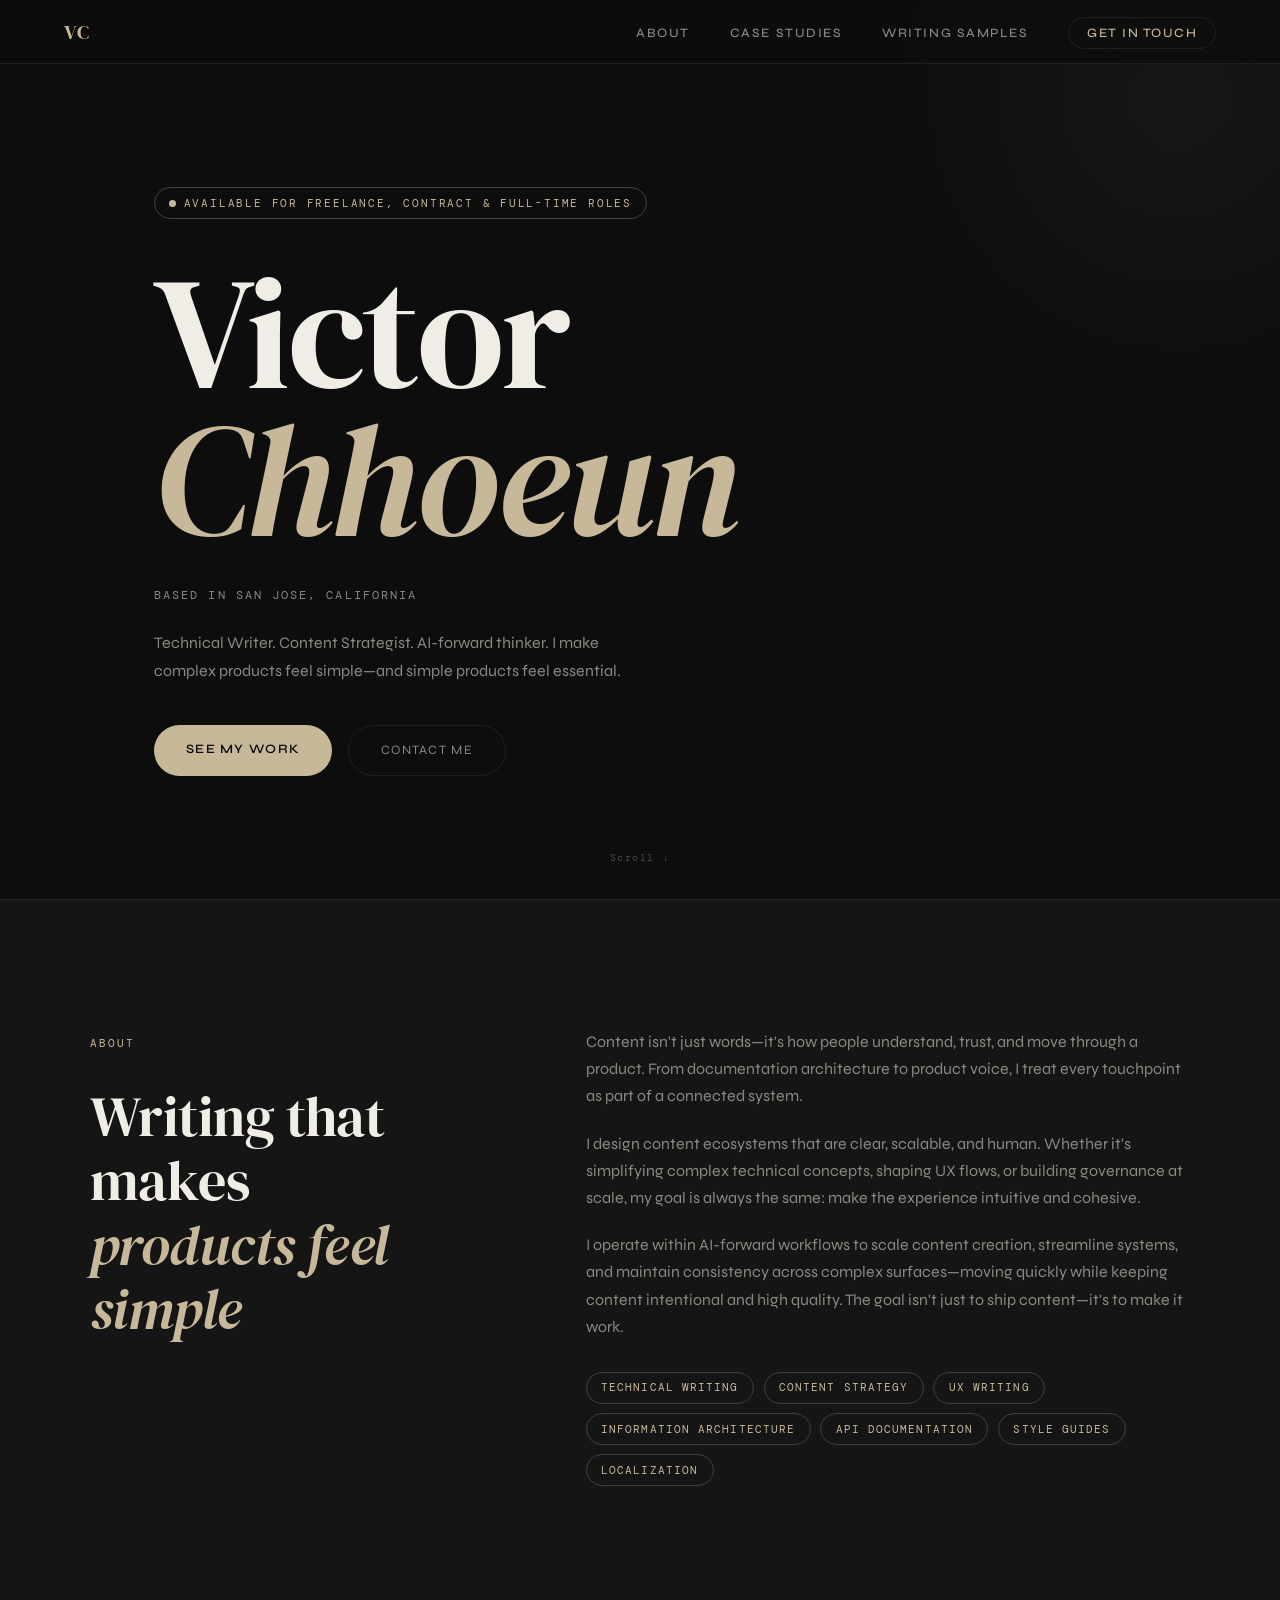
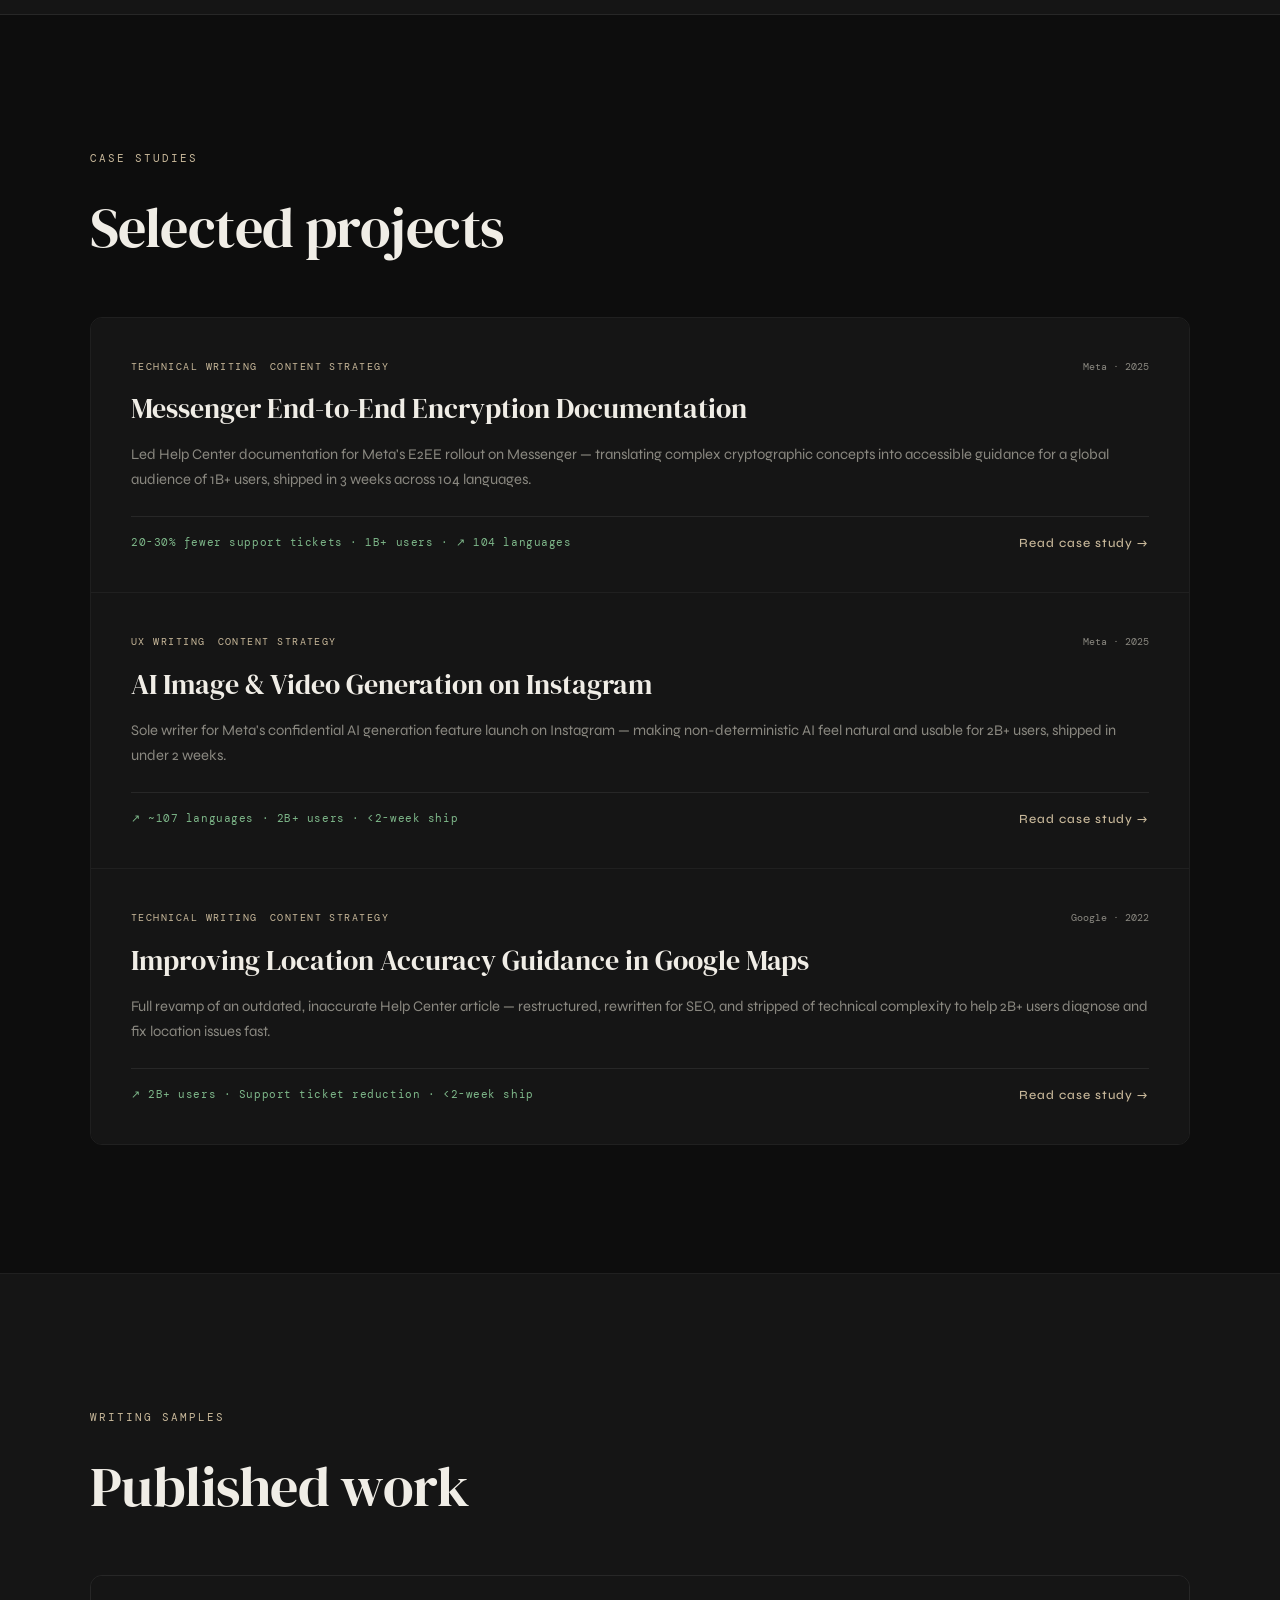
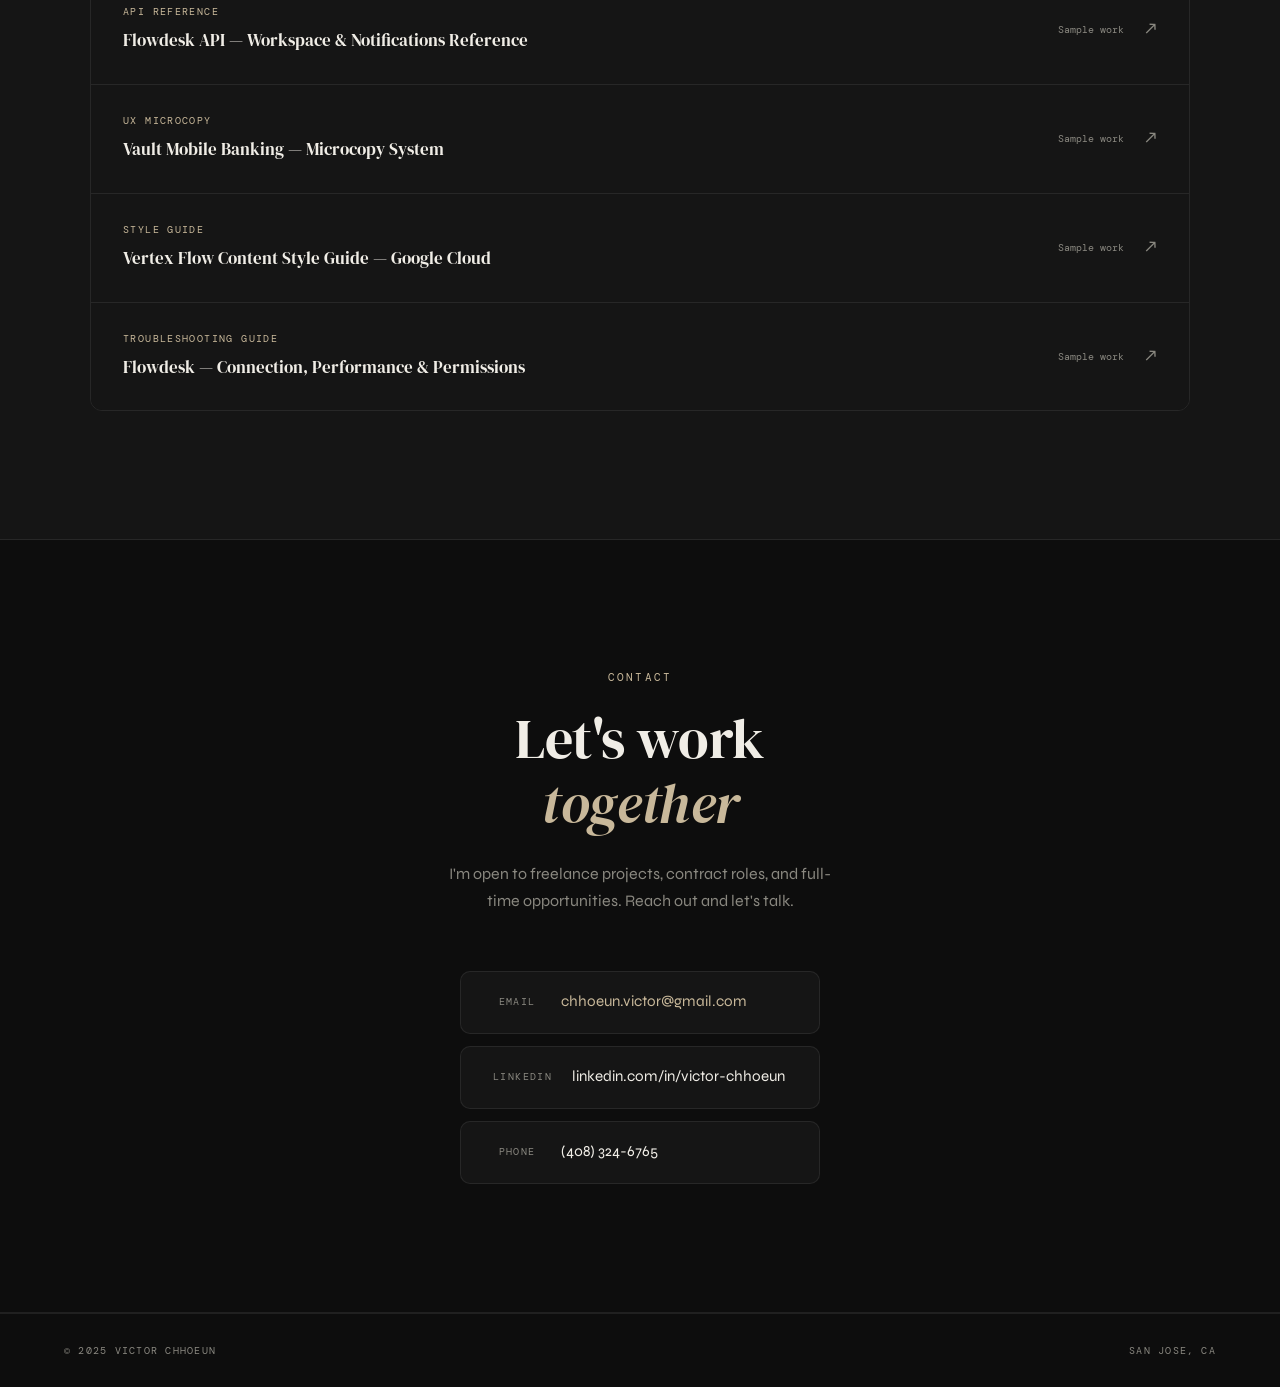
==== commit c3541a8f: "Replace reference item with troubleshooting guide link" ====
--- a/index.html
+++ b/index.html
@@ -440,16 +440,16 @@
   </div>
 </a>
 
-        <a href="#" class="writing-item">
-          <div class="writing-item-left">
-            <span class="writing-type">Reference</span>
-            <h4>Information Architecture Patterns for Help Centers</h4>
-          </div>
-          <div class="writing-item-right">
-            <span class="writing-read">10 min read</span>
-            <span class="writing-arrow">↗</span>
-          </div>
-        </a>
+       <a href="troubleshooting.html" class="writing-item">
+  <div class="writing-item-left">
+    <span class="writing-type">Troubleshooting Guide</span>
+    <h4>Flowdesk — Connection, Performance & Permissions</h4>
+  </div>
+  <div class="writing-item-right">
+    <span class="writing-read">Sample work</span>
+    <span class="writing-arrow">↗</span>
+  </div>
+</a
 
 
       </div>
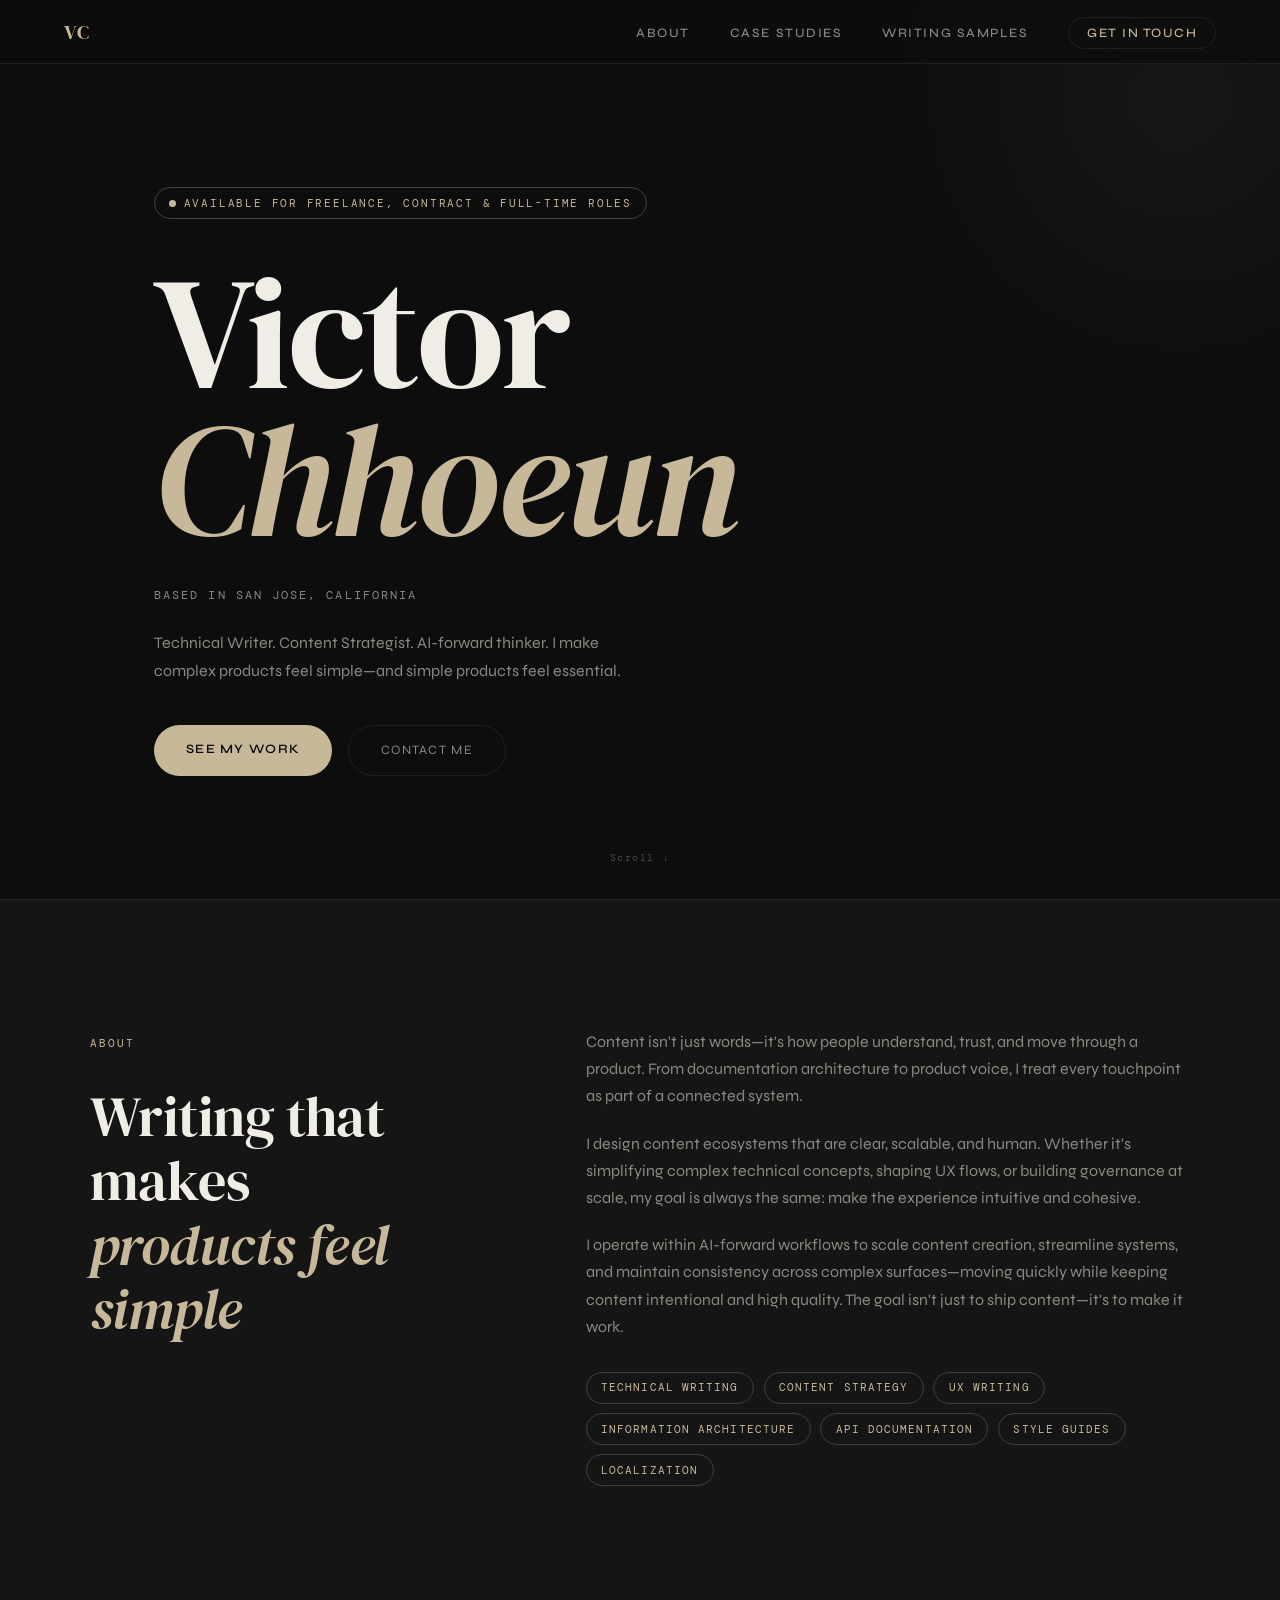
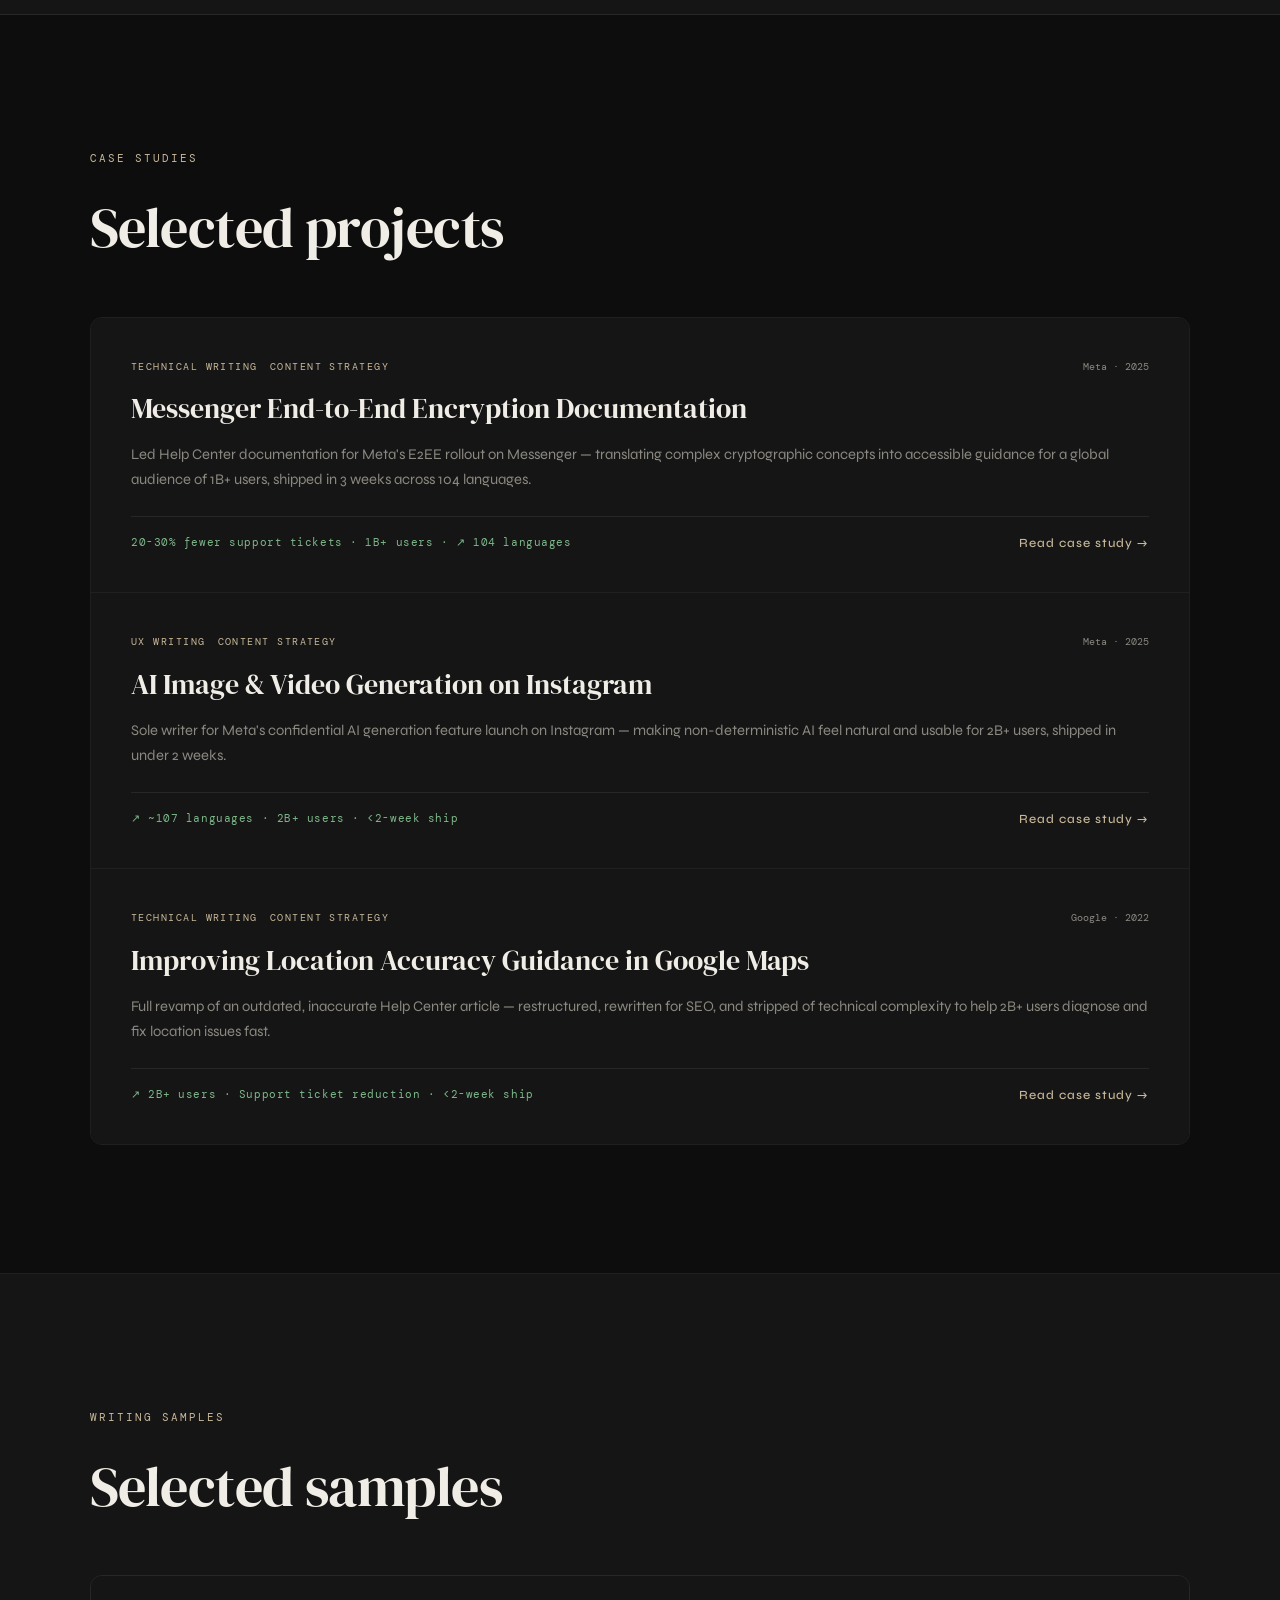
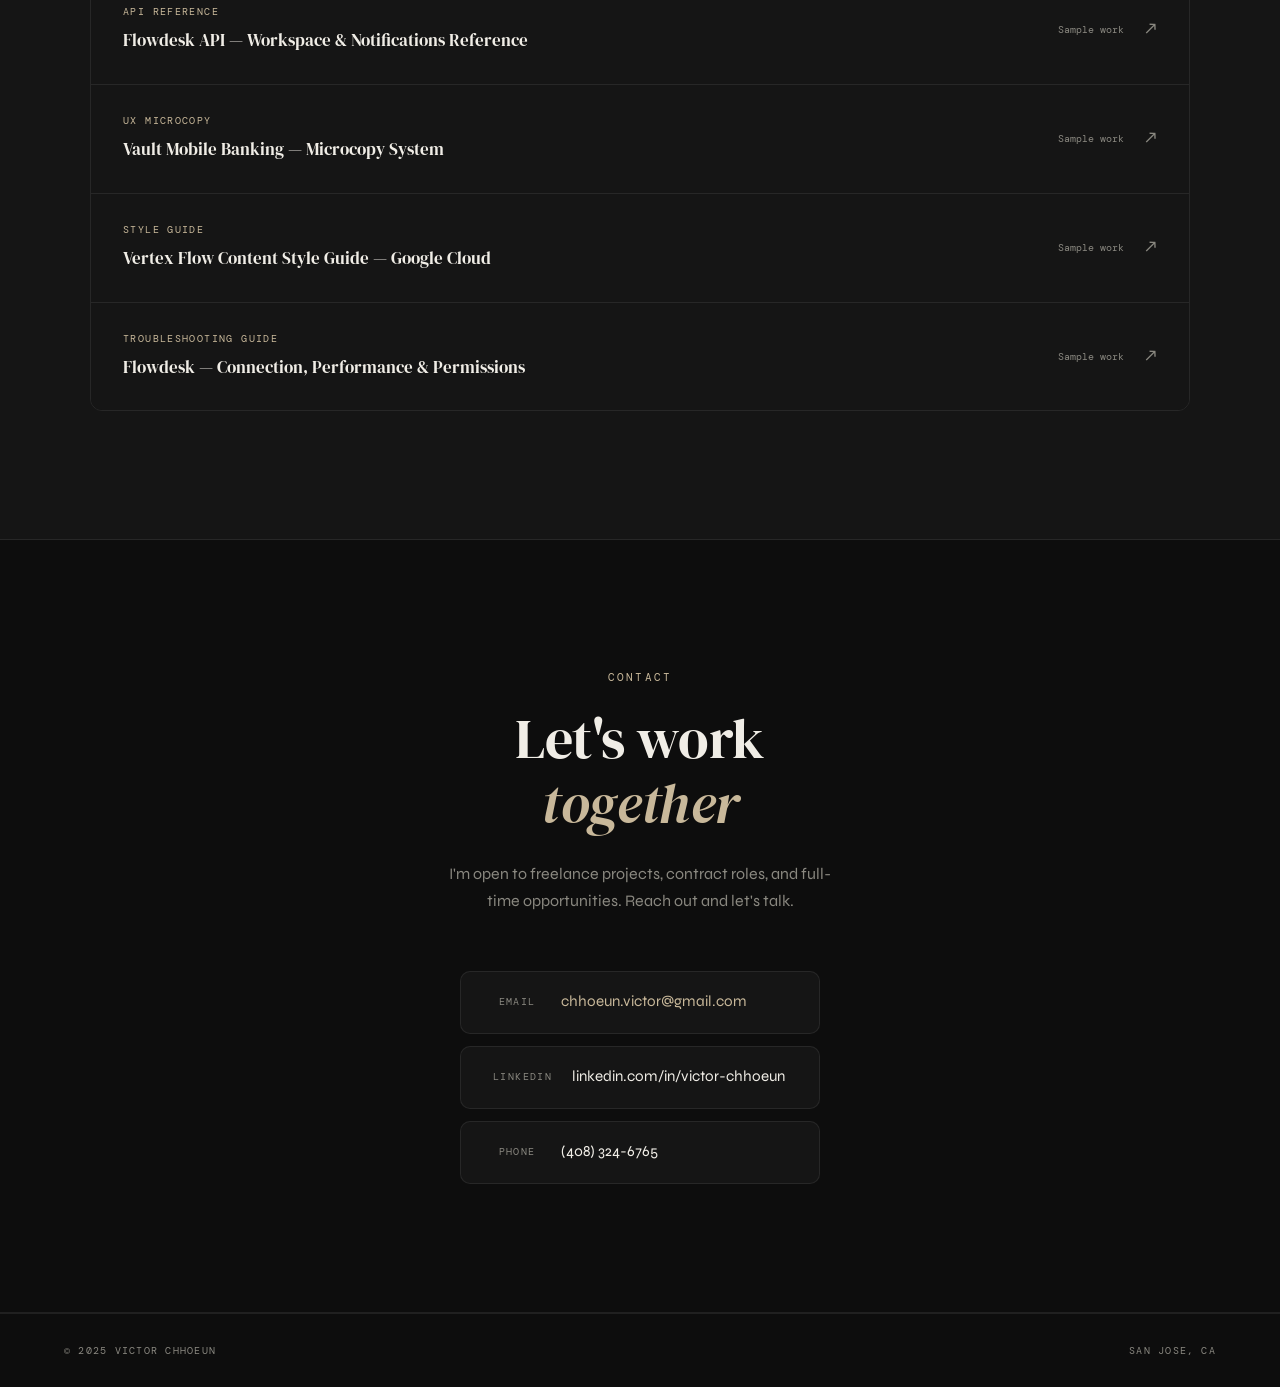
==== commit bbe38645: "Change section header from 'Published work' to 'Selected samples'" ====
--- a/index.html
+++ b/index.html
@@ -403,7 +403,7 @@
     <div class="section-inner">
       <div class="section-header">
         <span class="section-label">Writing Samples</span>
-        <h2>Published work</h2>
+        <h2>Selected samples</h2>
       </div>
       <div class="writing-list">
 
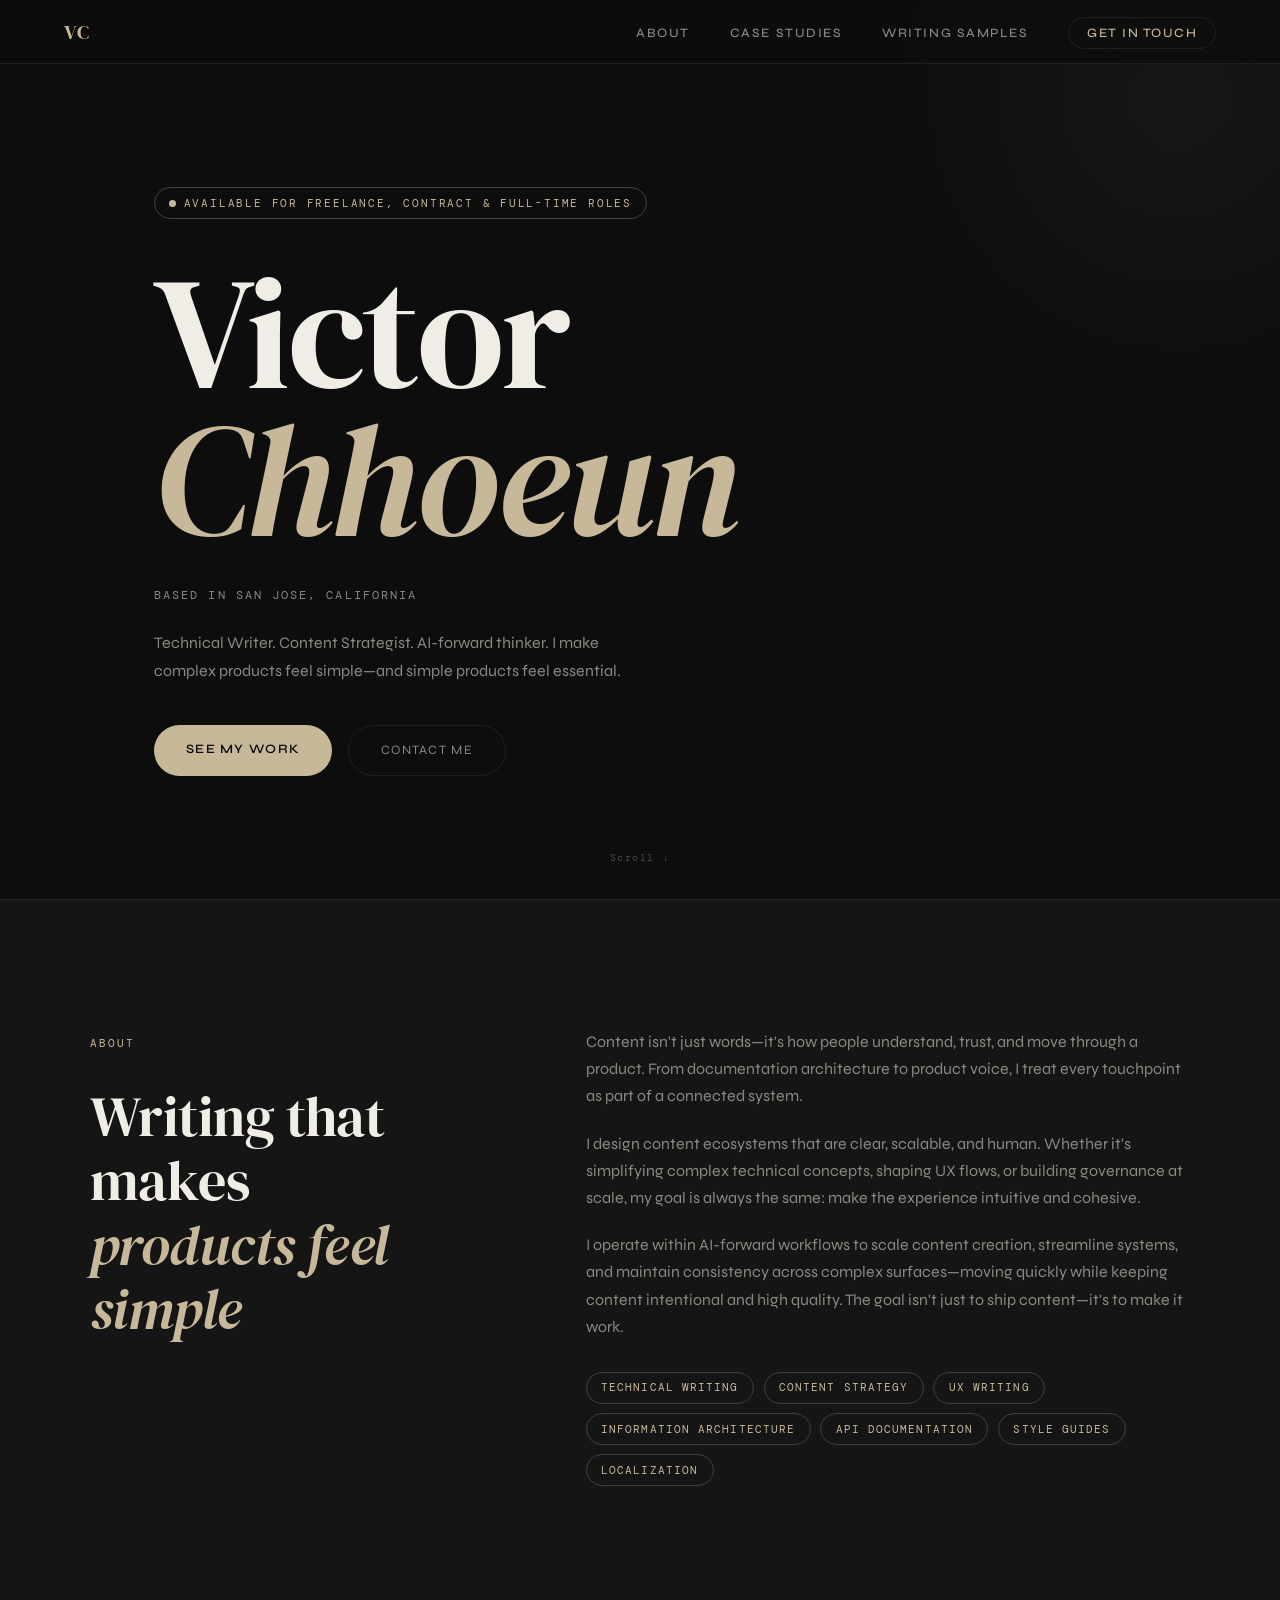
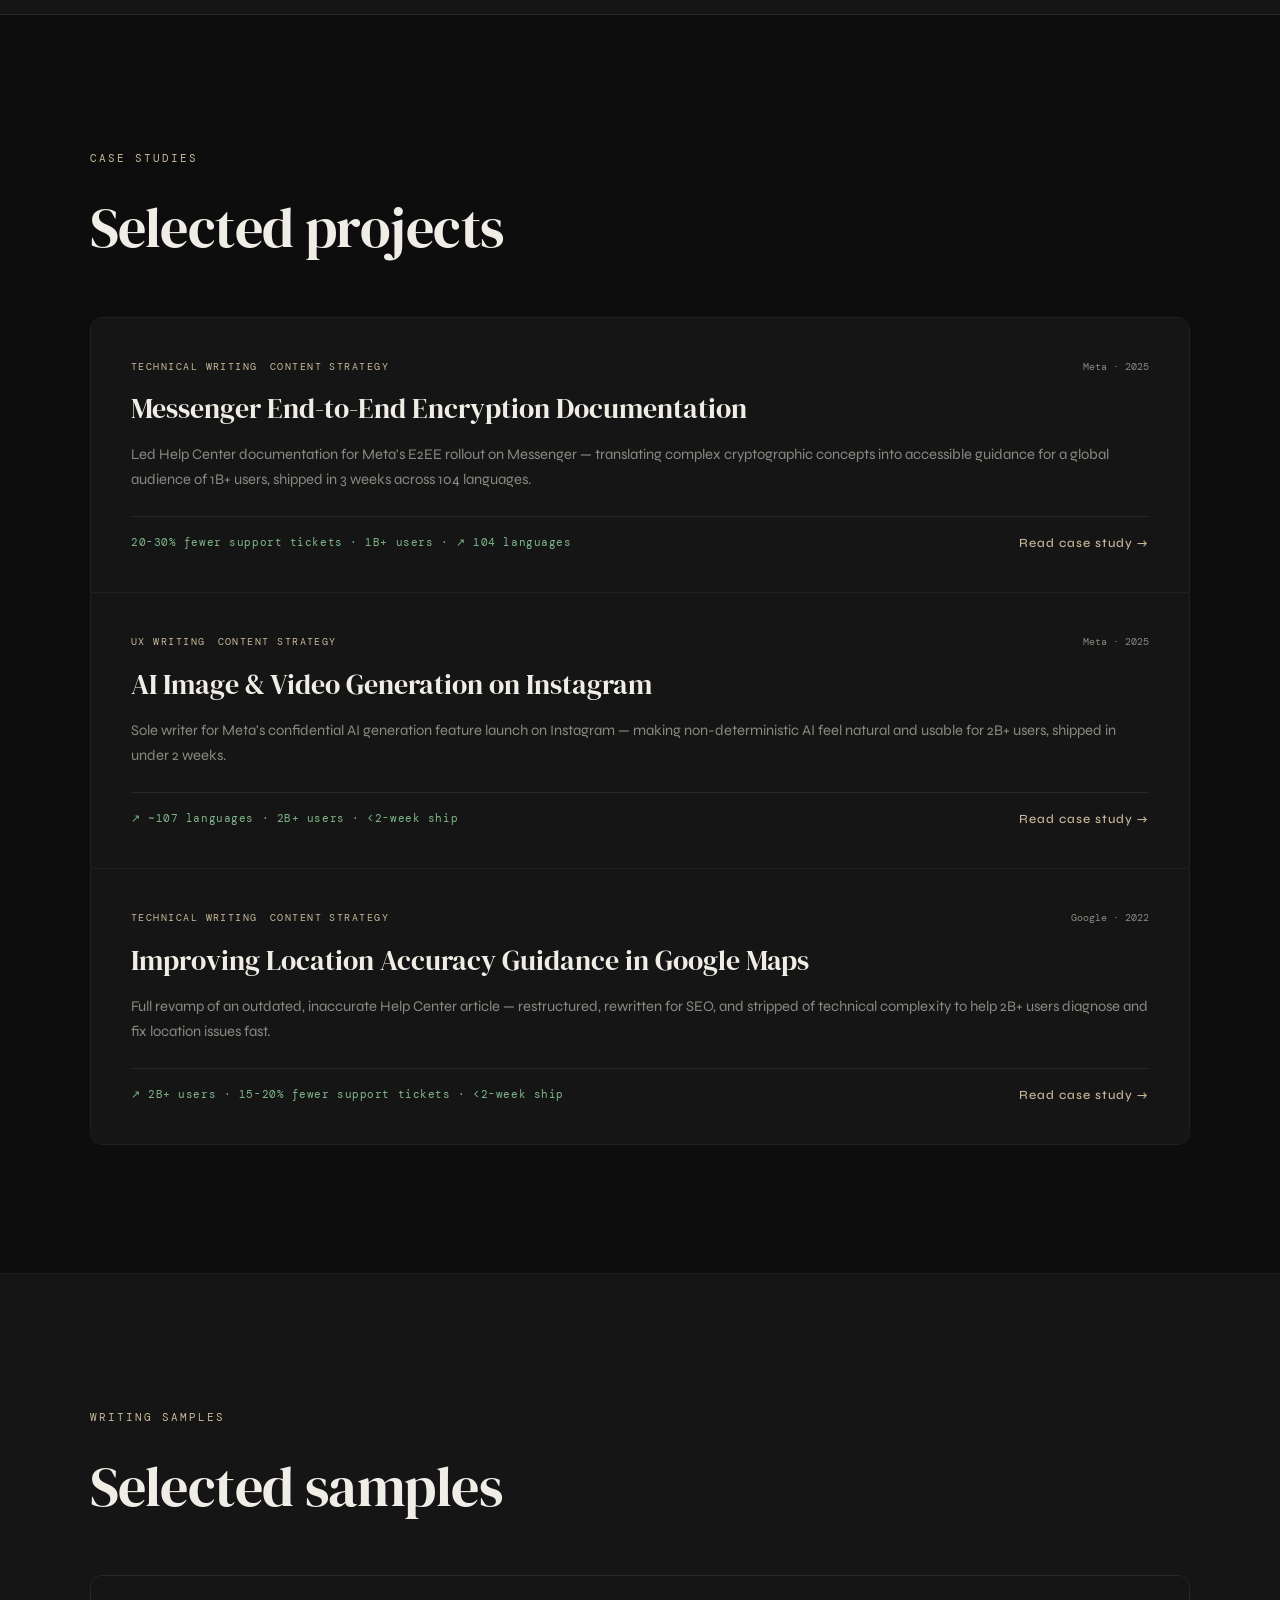
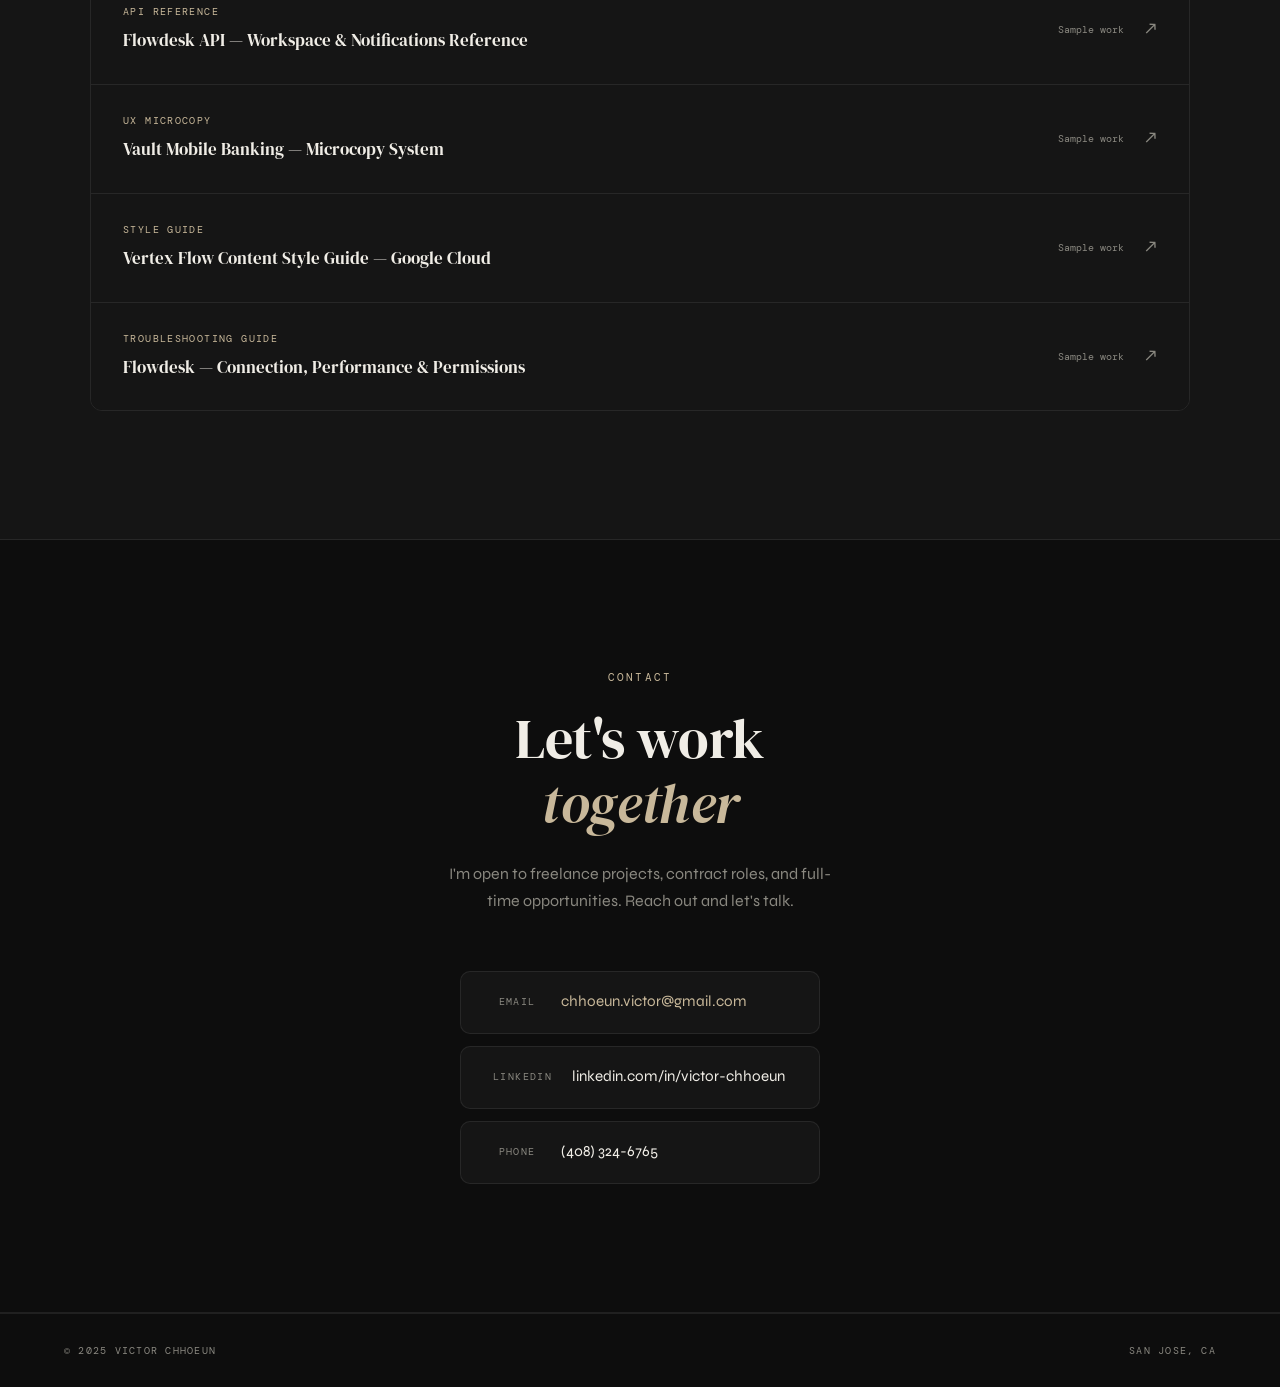
==== commit e8129bc8: "Update support ticket statistics in index.html" ====
--- a/index.html
+++ b/index.html
@@ -174,8 +174,8 @@
                     <div class="cs-result-label">Languages the article was localized into</div>
                   </div>
                   <div class="cs-result-card">
-                    <div class="cs-result-number">~3 wks</div>
-                    <div class="cs-result-label">End-to-end ship time from brief to publish</div>
+                    <div class="cs-result-number">↓20-30%</div>
+                    <div class="cs-result-label">Fewer support tickets</div>
                   </div>
                   <div class="cs-result-card">
                     <div class="cs-result-number">2 teams</div>
@@ -304,7 +304,7 @@
             <h3>Improving Location Accuracy Guidance in Google Maps</h3>
             <p>Full revamp of an outdated, inaccurate Help Center article — restructured, rewritten for SEO, and stripped of technical complexity to help 2B+ users diagnose and fix location issues fast.</p>
             <div class="work-card-footer">
-              <span class="work-outcome">↗ 2B+ users · Support ticket reduction · &lt;2-week ship</span>
+              <span class="work-outcome">↗ 2B+ users · 15-20% fewer support tickets · &lt;2-week ship</span>
               <button class="work-link cs-toggle-btn" id="googlemaps-toggle" onclick="toggleCaseStudy('googlemaps')">
                 Read case study →
               </button>
@@ -379,8 +379,8 @@
                     <div class="cs-result-label">Full revamp shipped end-to-end</div>
                   </div>
                   <div class="cs-result-card">
-                    <div class="cs-result-number">↓</div>
-                    <div class="cs-result-label">Measurable reduction in location-related support tickets</div>
+                    <div class="cs-result-number">↓15-20%</div>
+                    <div class="cs-result-label">Fewer location-related support tickets</div>
                   </div>
                   <div class="cs-result-card">
                     <div class="cs-result-number">4-in-1</div>
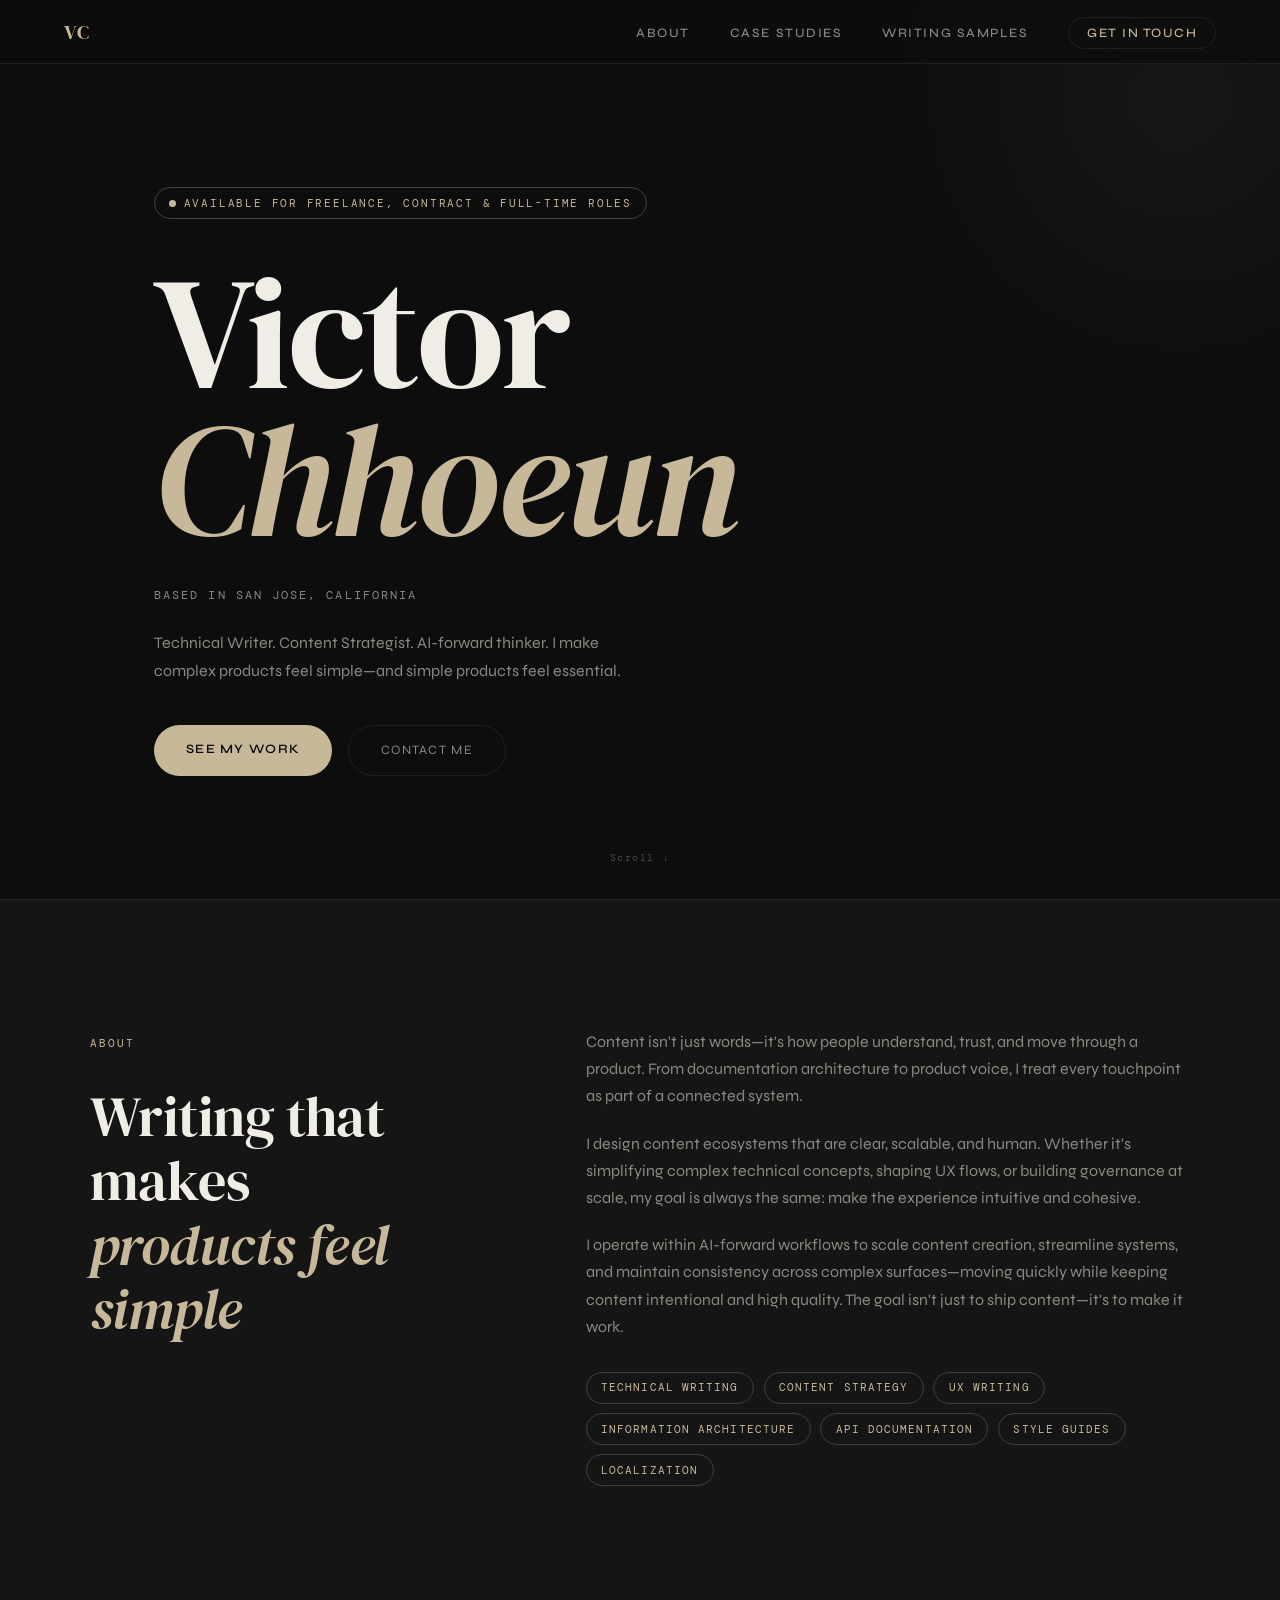
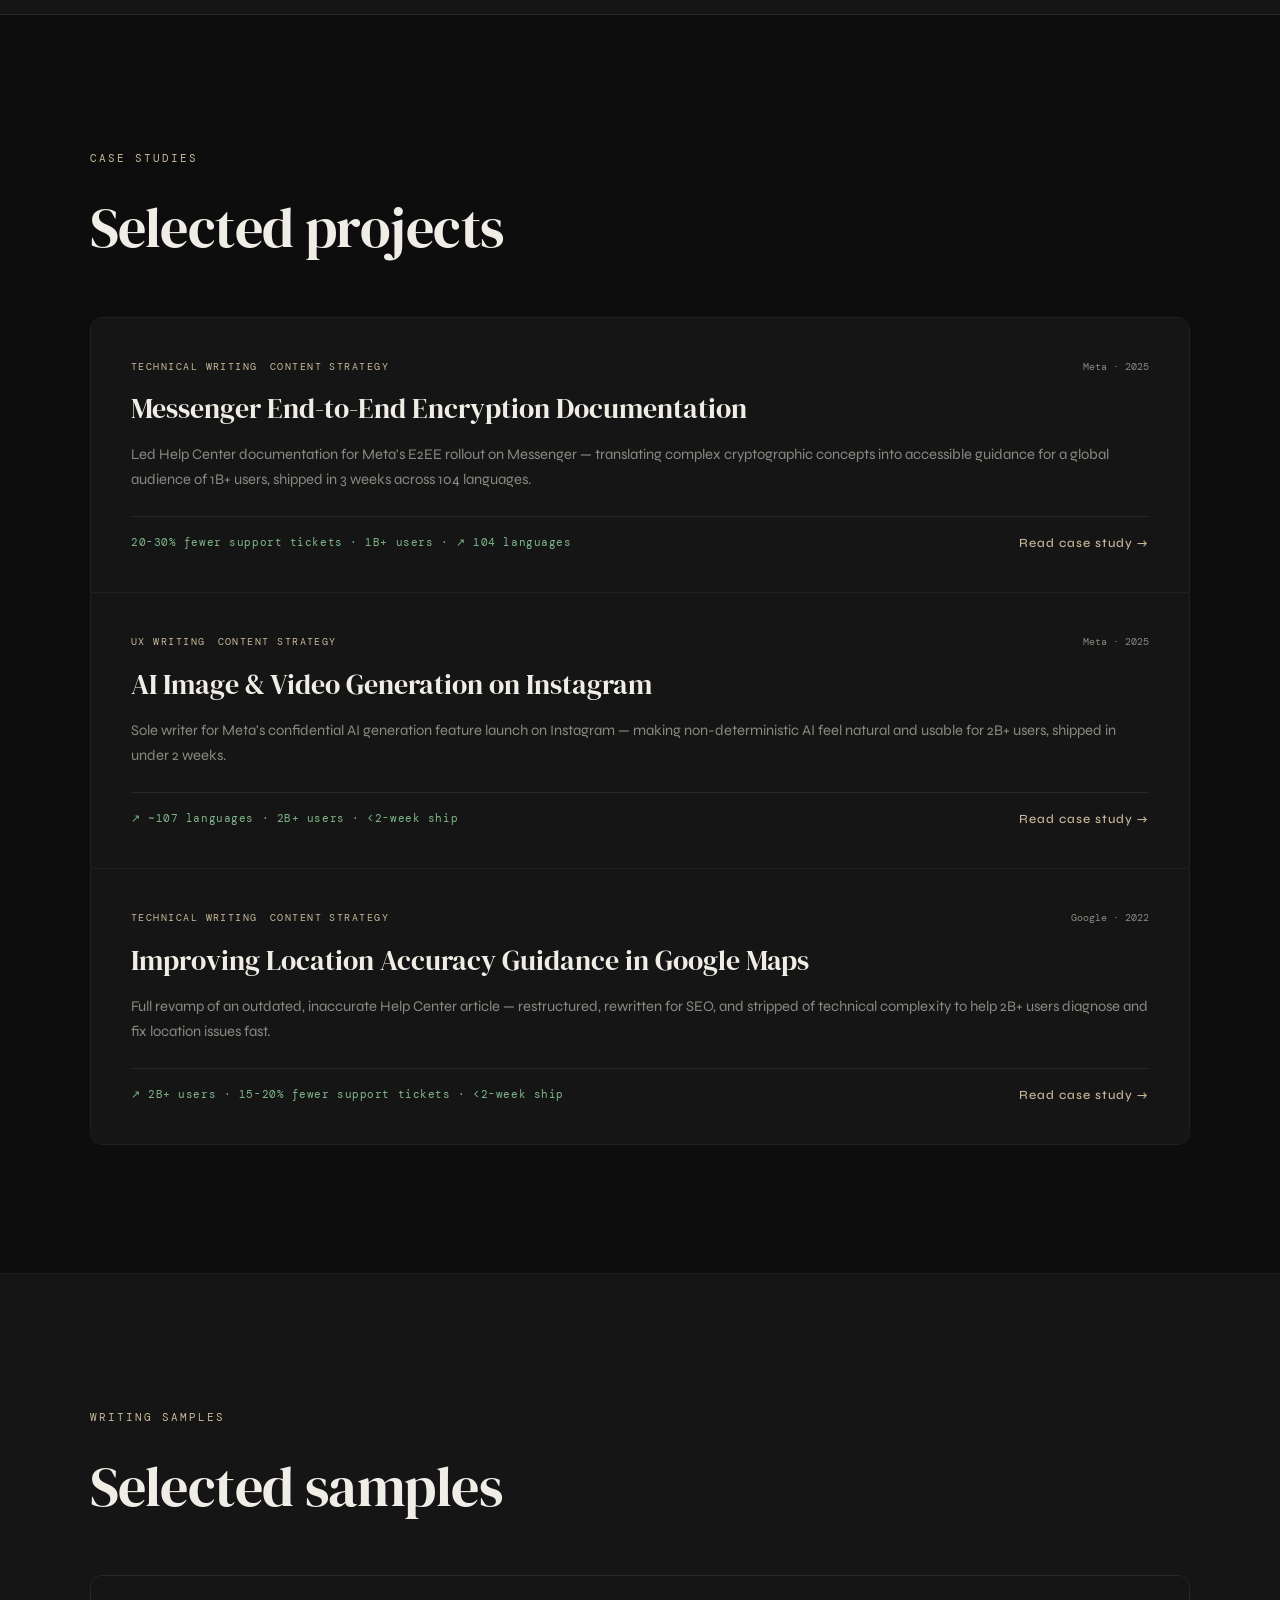
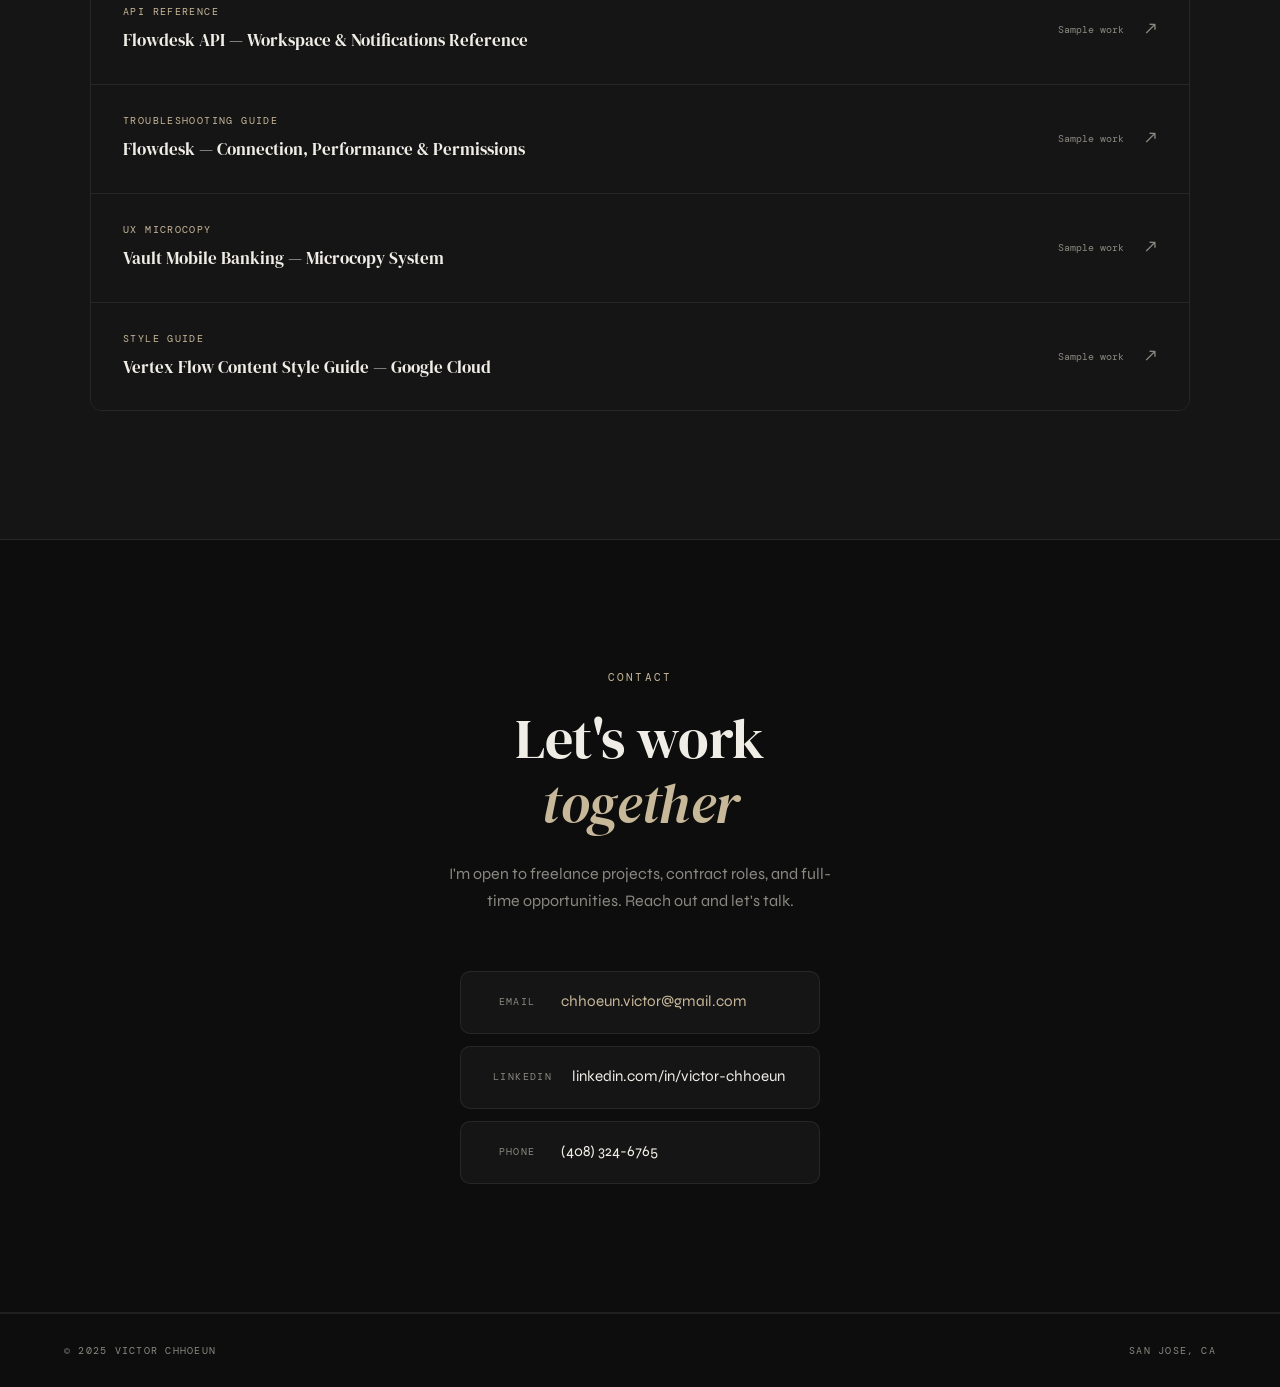
==== commit a720bd17: "Refactor writing list section in index.html" ====
--- a/index.html
+++ b/index.html
@@ -405,54 +405,53 @@
         <span class="section-label">Writing Samples</span>
         <h2>Selected samples</h2>
       </div>
-      <div class="writing-list">
-
-       <a href="api-reference.html" class="writing-item">
-  <div class="writing-item-left">
-    <span class="writing-type">API Reference</span>
-    <h4>Flowdesk API — Workspace & Notifications Reference</h4>
-  </div>
-  <div class="writing-item-right">
-    <span class="writing-read">Sample work</span>
-    <span class="writing-arrow">↗</span>
-  </div>
-</a>
-
-       <a href="ux-microcopy.html" class="writing-item">
-  <div class="writing-item-left">
-    <span class="writing-type">UX Microcopy</span>
-    <h4>Vault Mobile Banking — Microcopy System</h4>
-  </div>
-  <div class="writing-item-right">
-    <span class="writing-read">Sample work</span>
-    <span class="writing-arrow">↗</span>
-  </div>
-</a>
-
-        <a href="style-guide.html" class="writing-item">
-  <div class="writing-item-left">
-    <span class="writing-type">Style Guide</span>
-    <h4>Vertex Flow Content Style Guide — Google Cloud</h4>
-  </div>
-  <div class="writing-item-right">
-    <span class="writing-read">Sample work</span>
-    <span class="writing-arrow">↗</span>
-  </div>
-</a>
-
-       <a href="troubleshooting.html" class="writing-item">
-  <div class="writing-item-left">
-    <span class="writing-type">Troubleshooting Guide</span>
-    <h4>Flowdesk — Connection, Performance & Permissions</h4>
-  </div>
-  <div class="writing-item-right">
-    <span class="writing-read">Sample work</span>
-    <span class="writing-arrow">↗</span>
-  </div>
-</a
-
-
-      </div>
+     <div class="writing-list">
+
+  <a href="api-reference.html" class="writing-item">
+    <div class="writing-item-left">
+      <span class="writing-type">API Reference</span>
+      <h4>Flowdesk API — Workspace & Notifications Reference</h4>
+    </div>
+    <div class="writing-item-right">
+      <span class="writing-read">Sample work</span>
+      <span class="writing-arrow">↗</span>
+    </div>
+  </a>
+
+  <a href="troubleshooting.html" class="writing-item">
+    <div class="writing-item-left">
+      <span class="writing-type">Troubleshooting Guide</span>
+      <h4>Flowdesk — Connection, Performance & Permissions</h4>
+    </div>
+    <div class="writing-item-right">
+      <span class="writing-read">Sample work</span>
+      <span class="writing-arrow">↗</span>
+    </div>
+  </a>
+
+  <a href="ux-microcopy.html" class="writing-item">
+    <div class="writing-item-left">
+      <span class="writing-type">UX Microcopy</span>
+      <h4>Vault Mobile Banking — Microcopy System</h4>
+    </div>
+    <div class="writing-item-right">
+      <span class="writing-read">Sample work</span>
+      <span class="writing-arrow">↗</span>
+    </div>
+  </a>
+
+  <a href="style-guide.html" class="writing-item">
+    <div class="writing-item-left">
+      <span class="writing-type">Style Guide</span>
+      <h4>Vertex Flow Content Style Guide — Google Cloud</h4>
+    </div>
+    <div class="writing-item-right">
+      <span class="writing-read">Sample work</span>
+      <span class="writing-arrow">↗</span>
+    </div>
+  </a>
+
+</div>
     </div>
   </section>
 
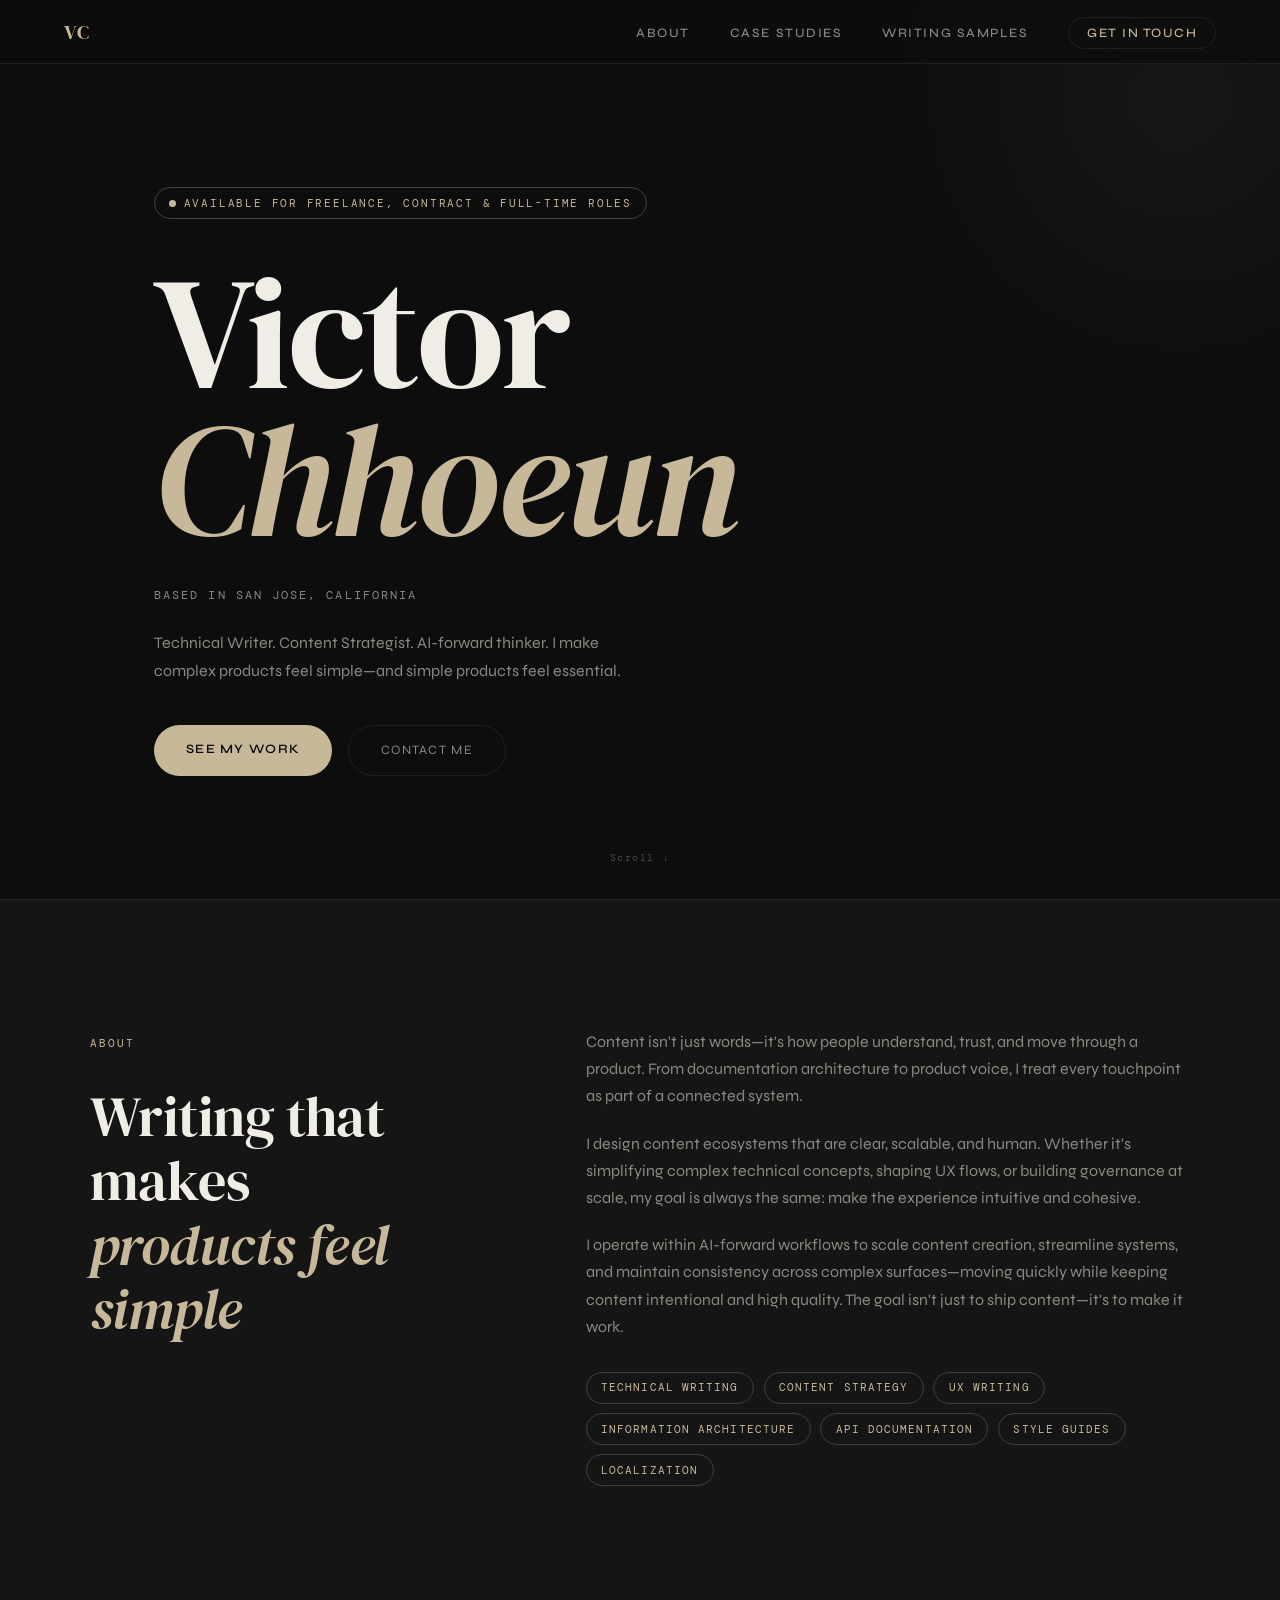
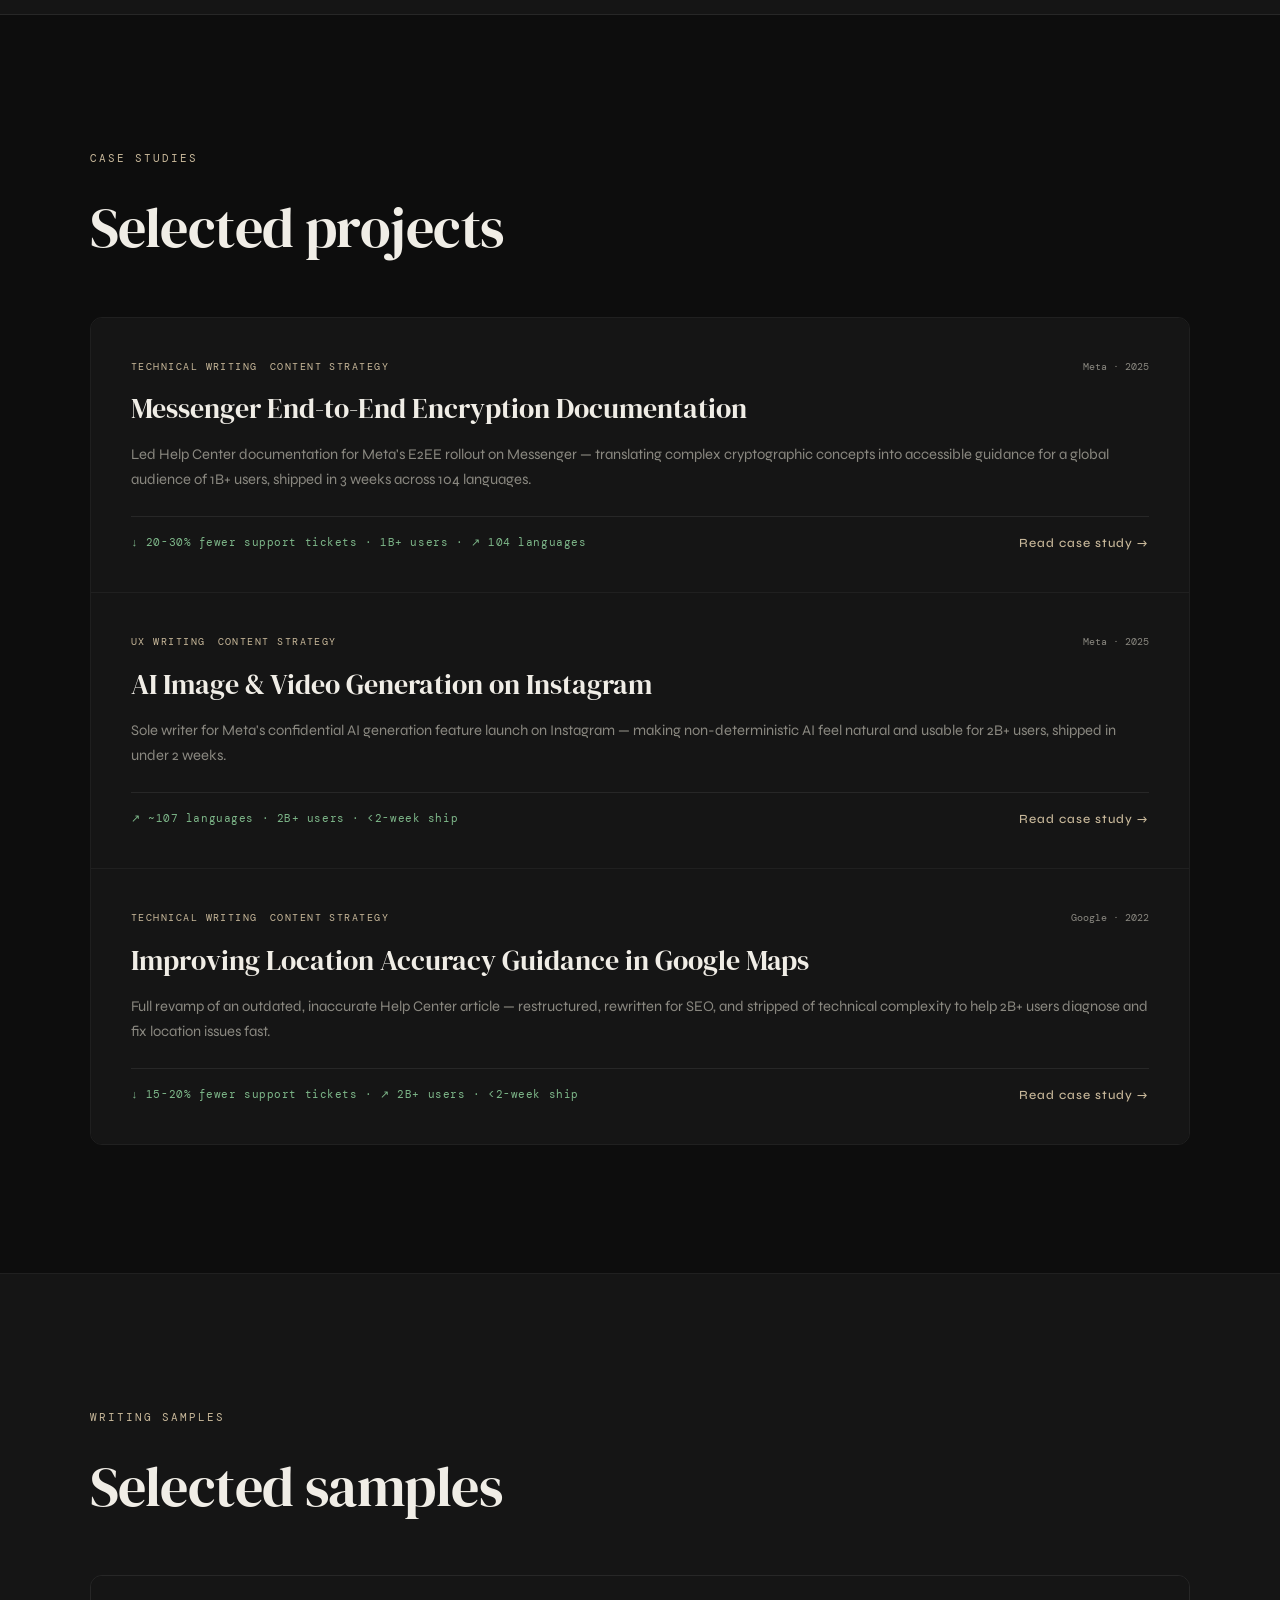
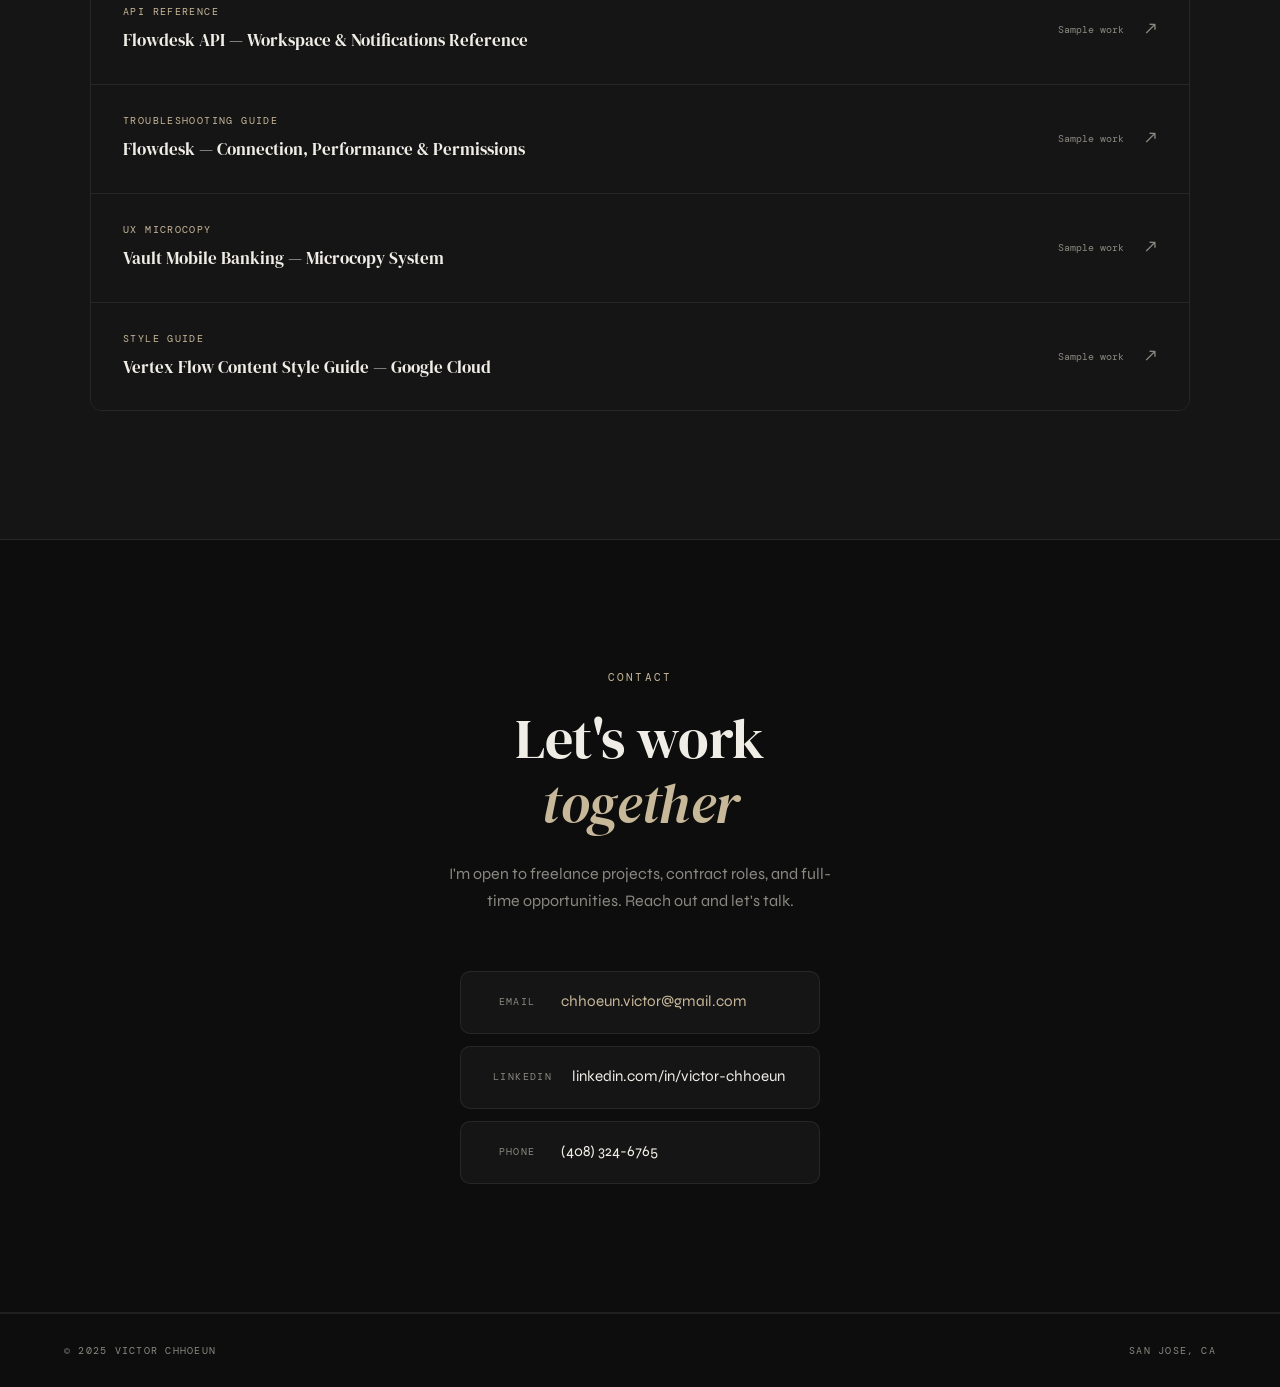
==== commit cf8a6c29: "Update support ticket metrics formatting in index.html" ====
--- a/index.html
+++ b/index.html
@@ -99,7 +99,7 @@
             <h3>Messenger End-to-End Encryption Documentation</h3>
             <p>Led Help Center documentation for Meta's E2EE rollout on Messenger — translating complex cryptographic concepts into accessible guidance for a global audience of 1B+ users, shipped in 3 weeks across 104 languages.</p>
             <div class="work-card-footer">
-              <span class="work-outcome">20-30% fewer support tickets · 1B+ users · ↗ 104 languages</span>
+              <span class="work-outcome">↓ 20-30% fewer support tickets · 1B+ users · ↗ 104 languages</span>
               <button class="work-link cs-toggle-btn" id="messenger-toggle" onclick="toggleCaseStudy('messenger')">
                 Read case study →
               </button>
@@ -174,7 +174,7 @@
                     <div class="cs-result-label">Languages the article was localized into</div>
                   </div>
                   <div class="cs-result-card">
-                    <div class="cs-result-number">↓20-30%</div>
+                    <div class="cs-result-number">↓ 20-30%</div>
                     <div class="cs-result-label">Fewer support tickets</div>
                   </div>
                   <div class="cs-result-card">
@@ -304,7 +304,7 @@
             <h3>Improving Location Accuracy Guidance in Google Maps</h3>
             <p>Full revamp of an outdated, inaccurate Help Center article — restructured, rewritten for SEO, and stripped of technical complexity to help 2B+ users diagnose and fix location issues fast.</p>
             <div class="work-card-footer">
-              <span class="work-outcome">↗ 2B+ users · 15-20% fewer support tickets · &lt;2-week ship</span>
+              <span class="work-outcome">↓ 15-20% fewer support tickets · ↗ 2B+ users · &lt;2-week ship</span>
               <button class="work-link cs-toggle-btn" id="googlemaps-toggle" onclick="toggleCaseStudy('googlemaps')">
                 Read case study →
               </button>
@@ -379,7 +379,7 @@
                     <div class="cs-result-label">Full revamp shipped end-to-end</div>
                   </div>
                   <div class="cs-result-card">
-                    <div class="cs-result-number">↓15-20%</div>
+                    <div class="cs-result-number">↓ 15-20%</div>
                     <div class="cs-result-label">Fewer location-related support tickets</div>
                   </div>
                   <div class="cs-result-card">
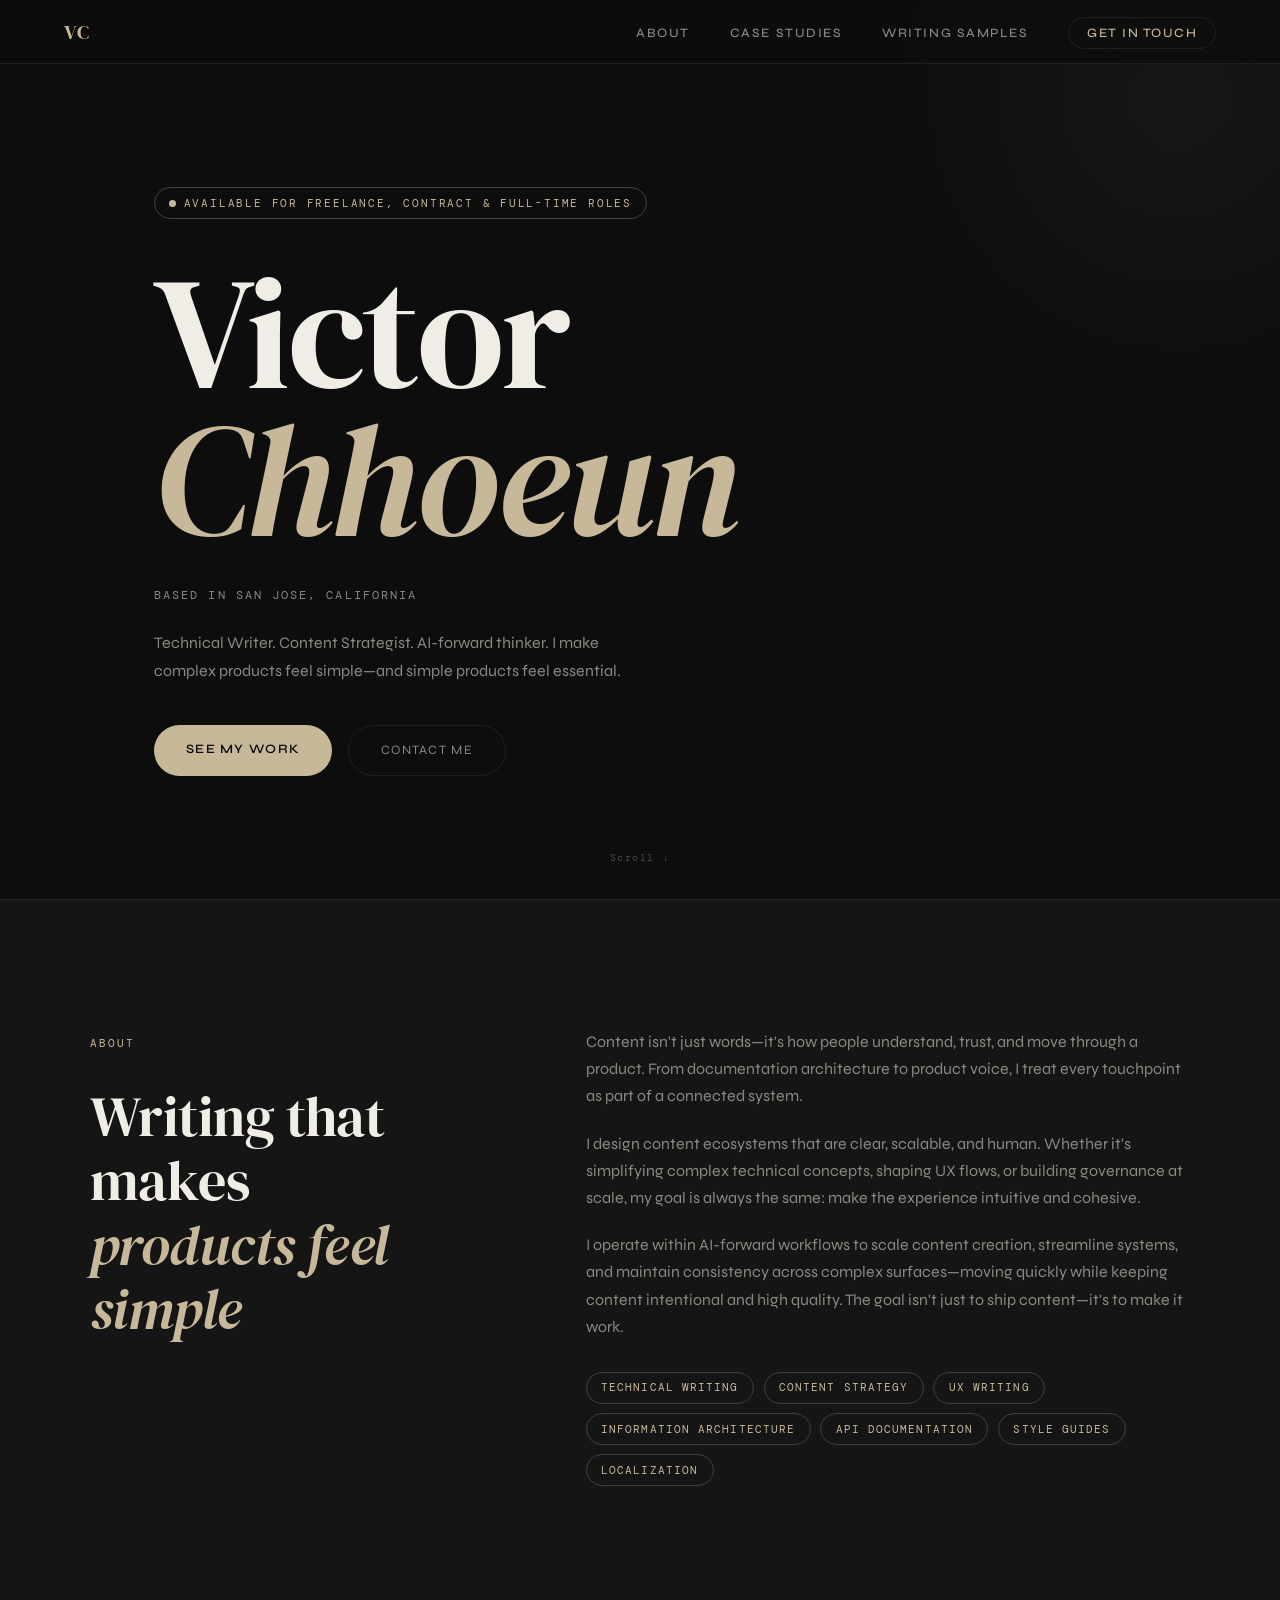
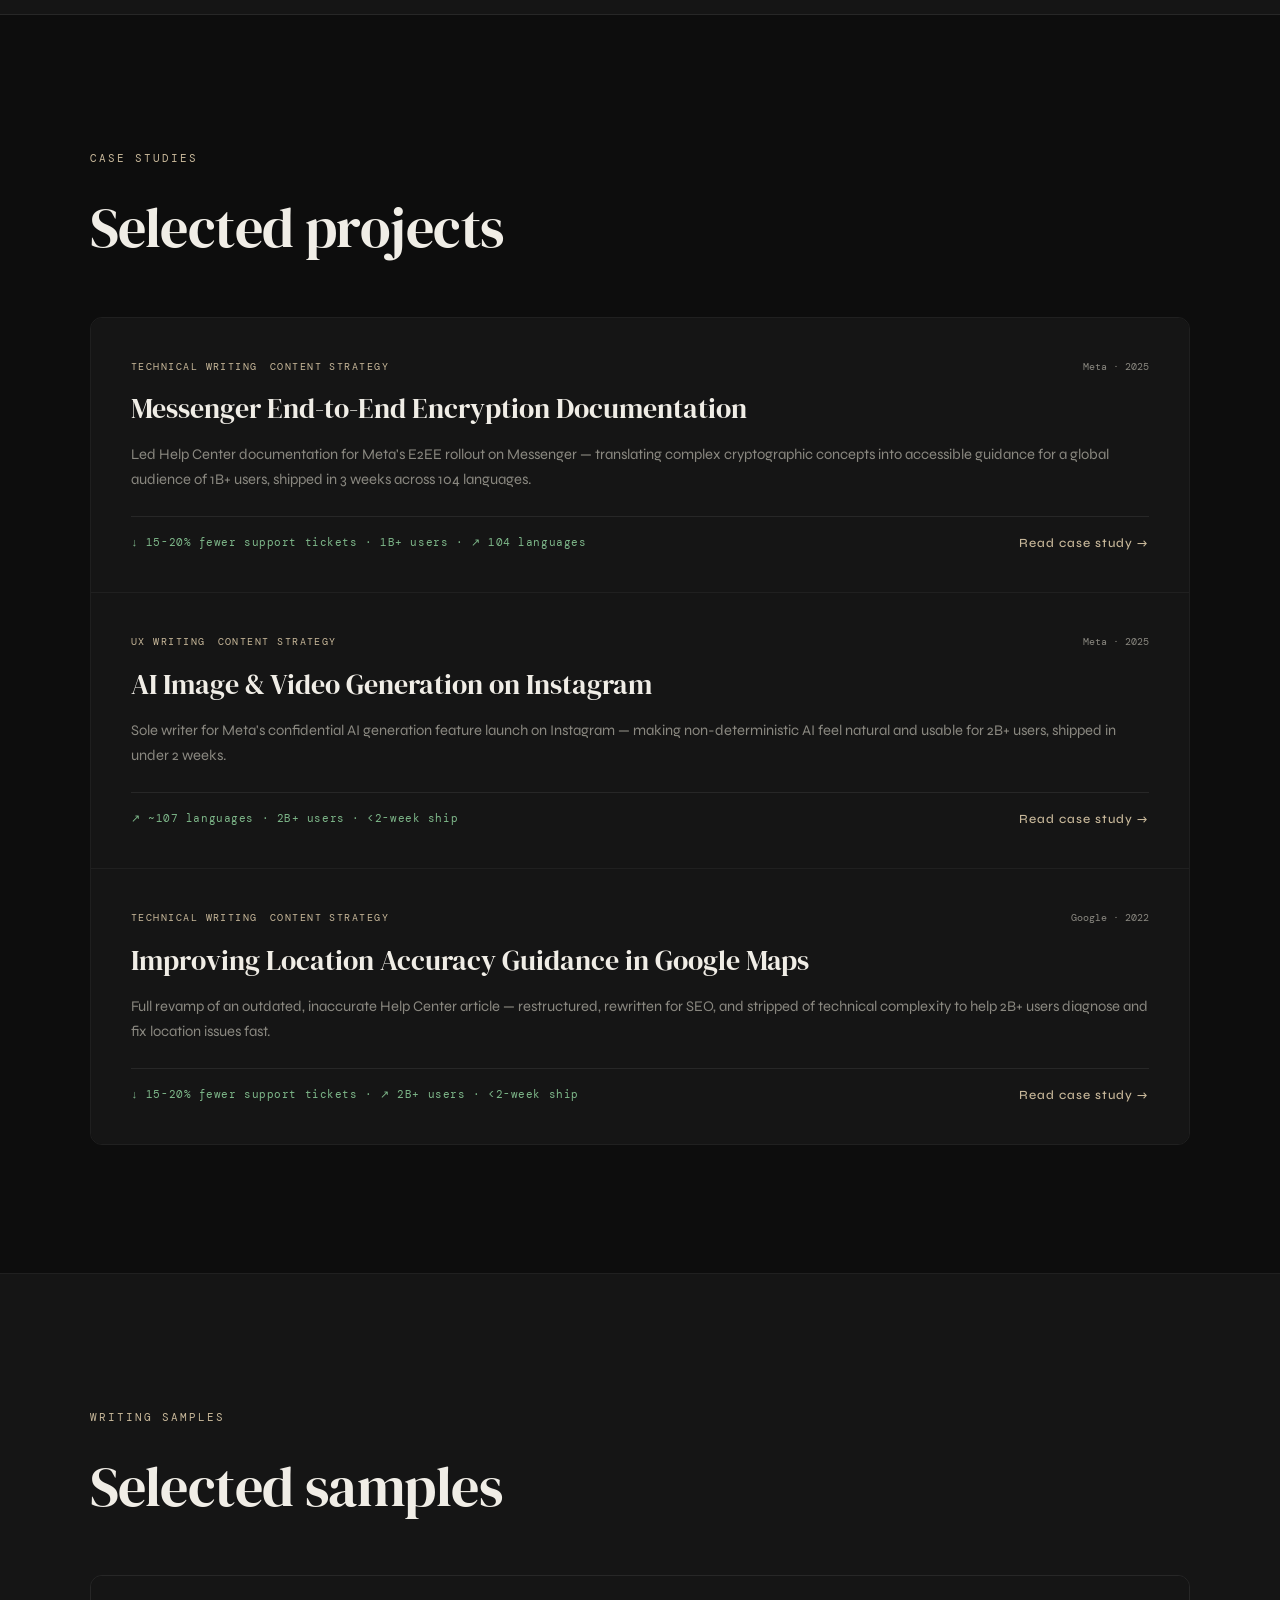
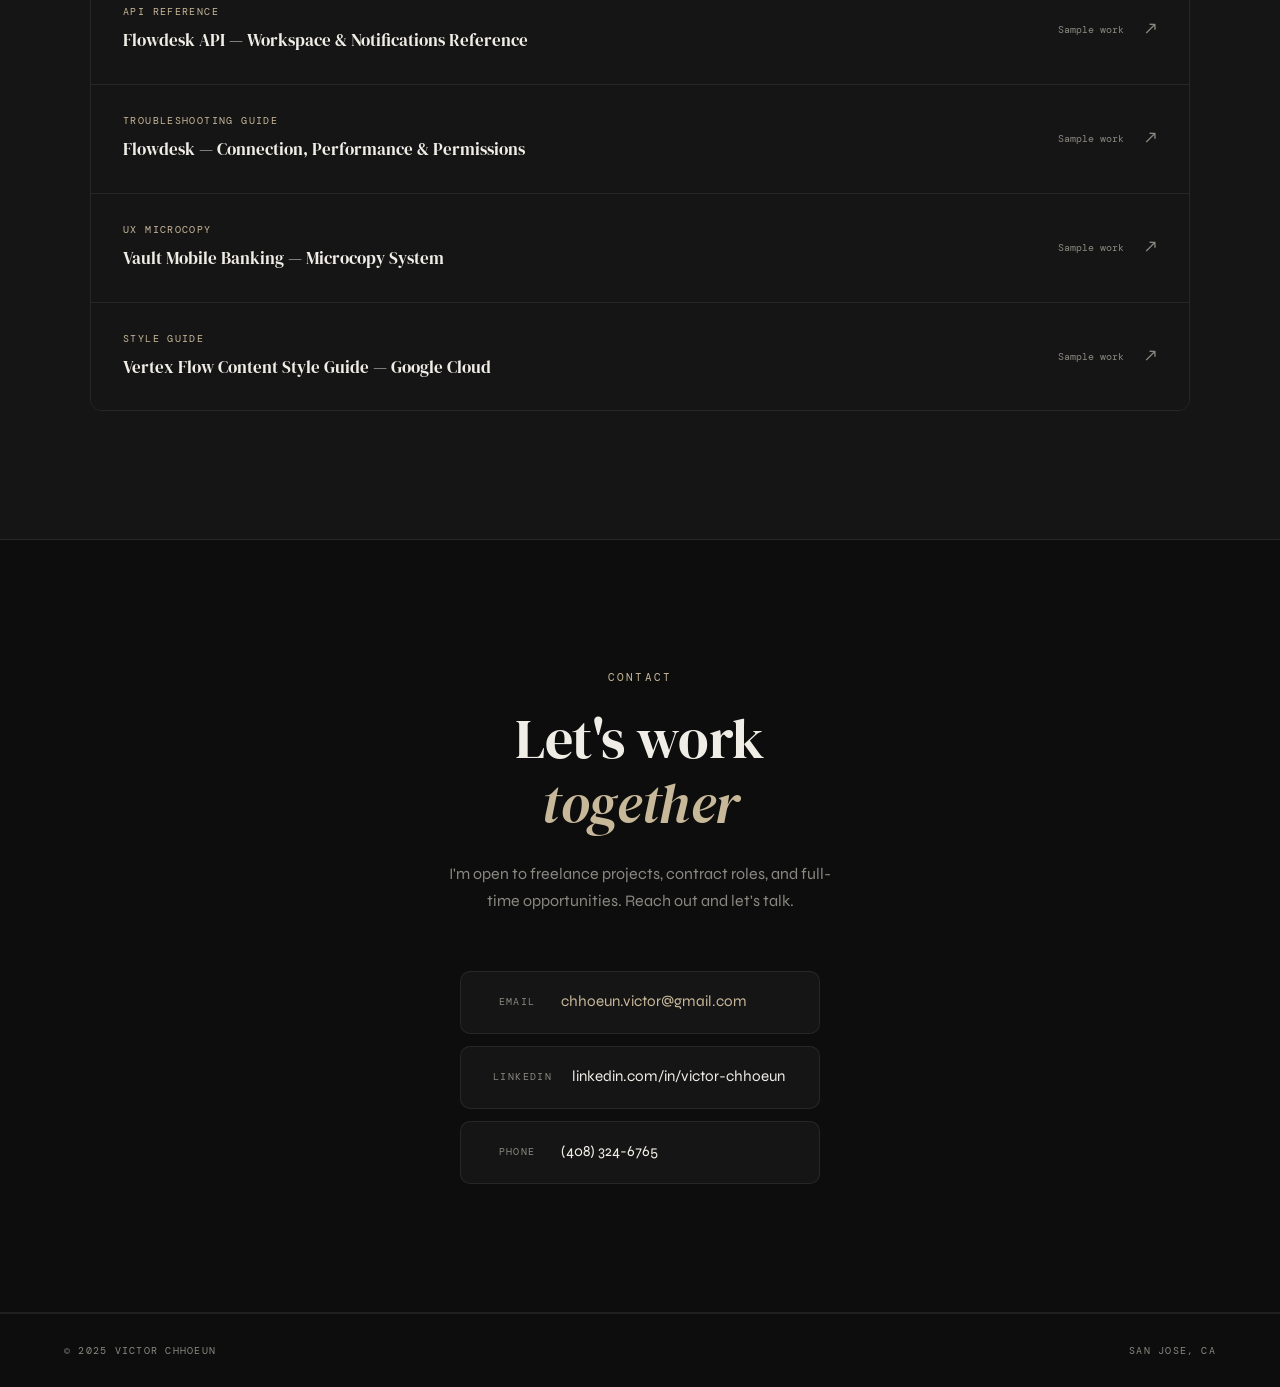
==== commit 10f5286c: "Update index.html" ====
--- a/index.html
+++ b/index.html
@@ -99,7 +99,7 @@
             <h3>Messenger End-to-End Encryption Documentation</h3>
             <p>Led Help Center documentation for Meta's E2EE rollout on Messenger — translating complex cryptographic concepts into accessible guidance for a global audience of 1B+ users, shipped in 3 weeks across 104 languages.</p>
             <div class="work-card-footer">
-              <span class="work-outcome">↓ 20-30% fewer support tickets · 1B+ users · ↗ 104 languages</span>
+              <span class="work-outcome">↓ 15-20% fewer support tickets · 1B+ users · ↗ 104 languages</span>
               <button class="work-link cs-toggle-btn" id="messenger-toggle" onclick="toggleCaseStudy('messenger')">
                 Read case study →
               </button>
@@ -174,7 +174,7 @@
                     <div class="cs-result-label">Languages the article was localized into</div>
                   </div>
                   <div class="cs-result-card">
-                    <div class="cs-result-number">↓ 20-30%</div>
+                    <div class="cs-result-number">↓ 15-20%</div>
                     <div class="cs-result-label">Fewer support tickets</div>
                   </div>
                   <div class="cs-result-card">
